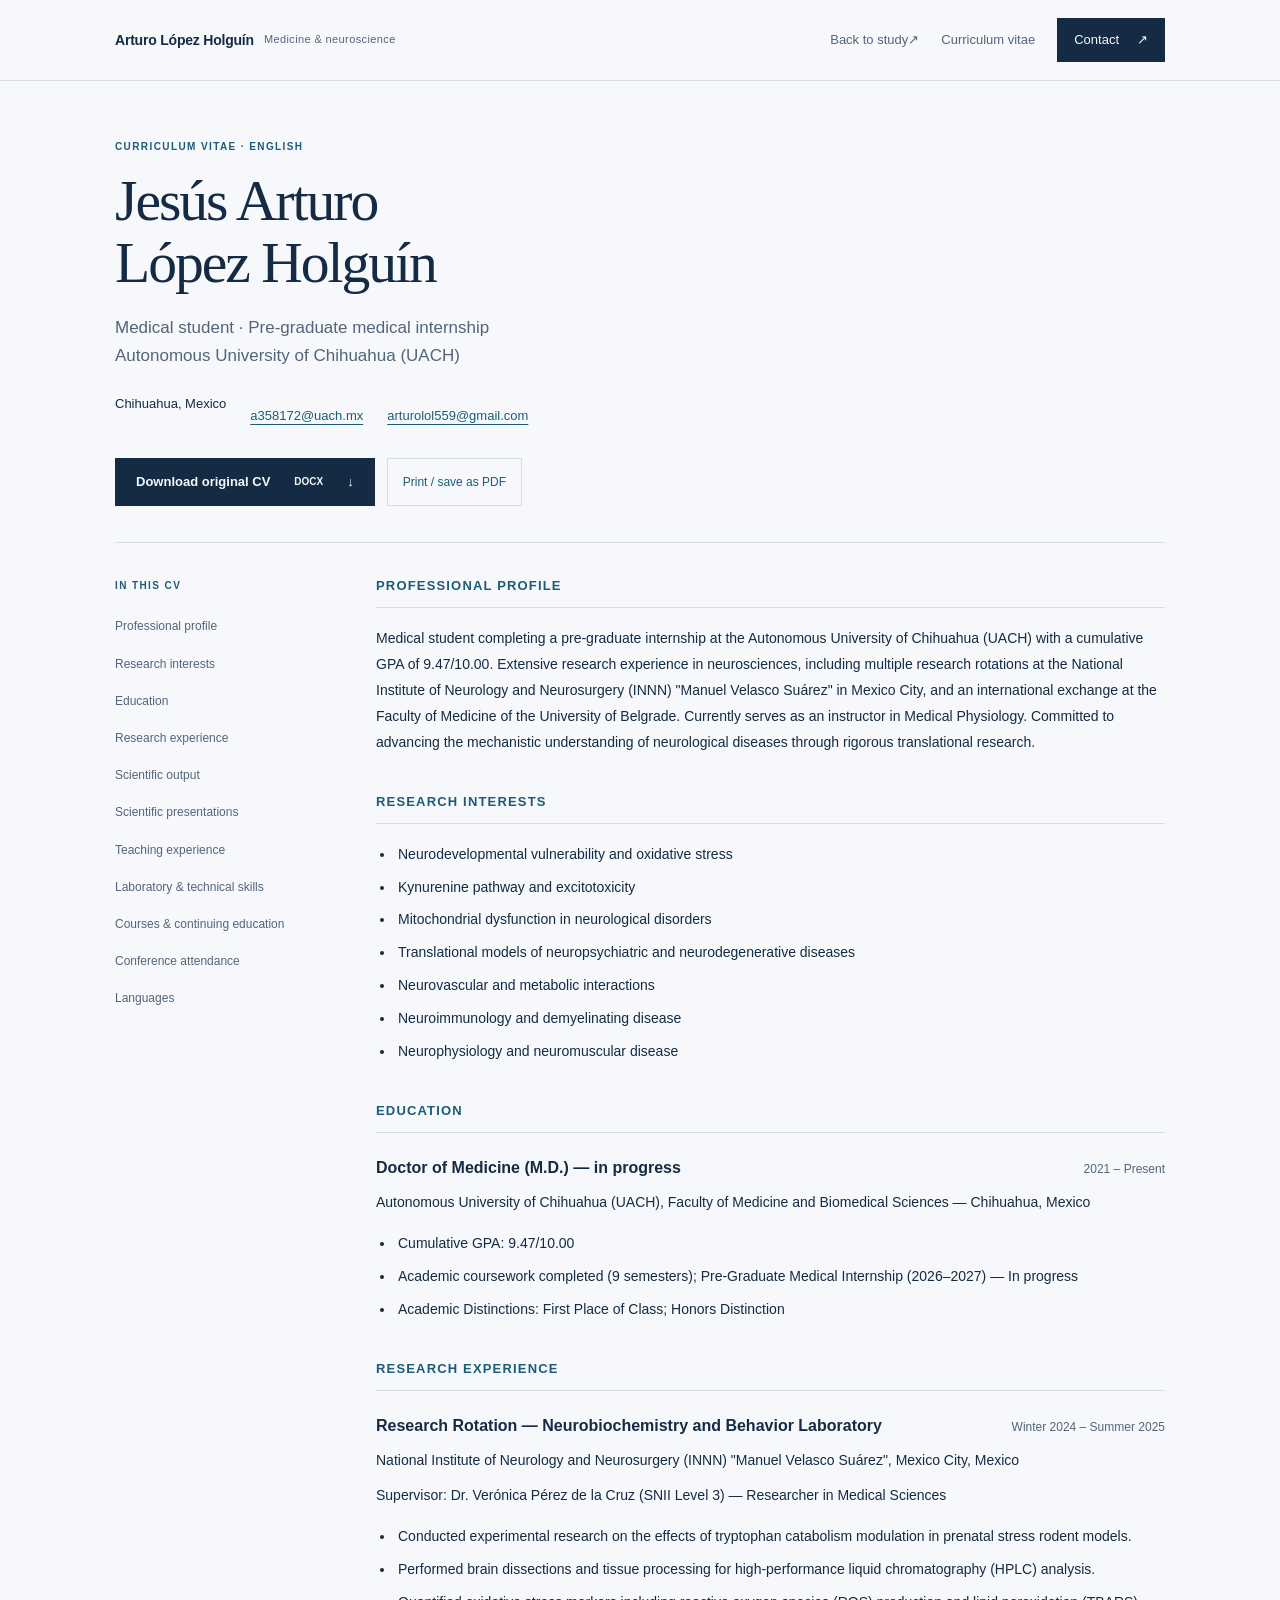
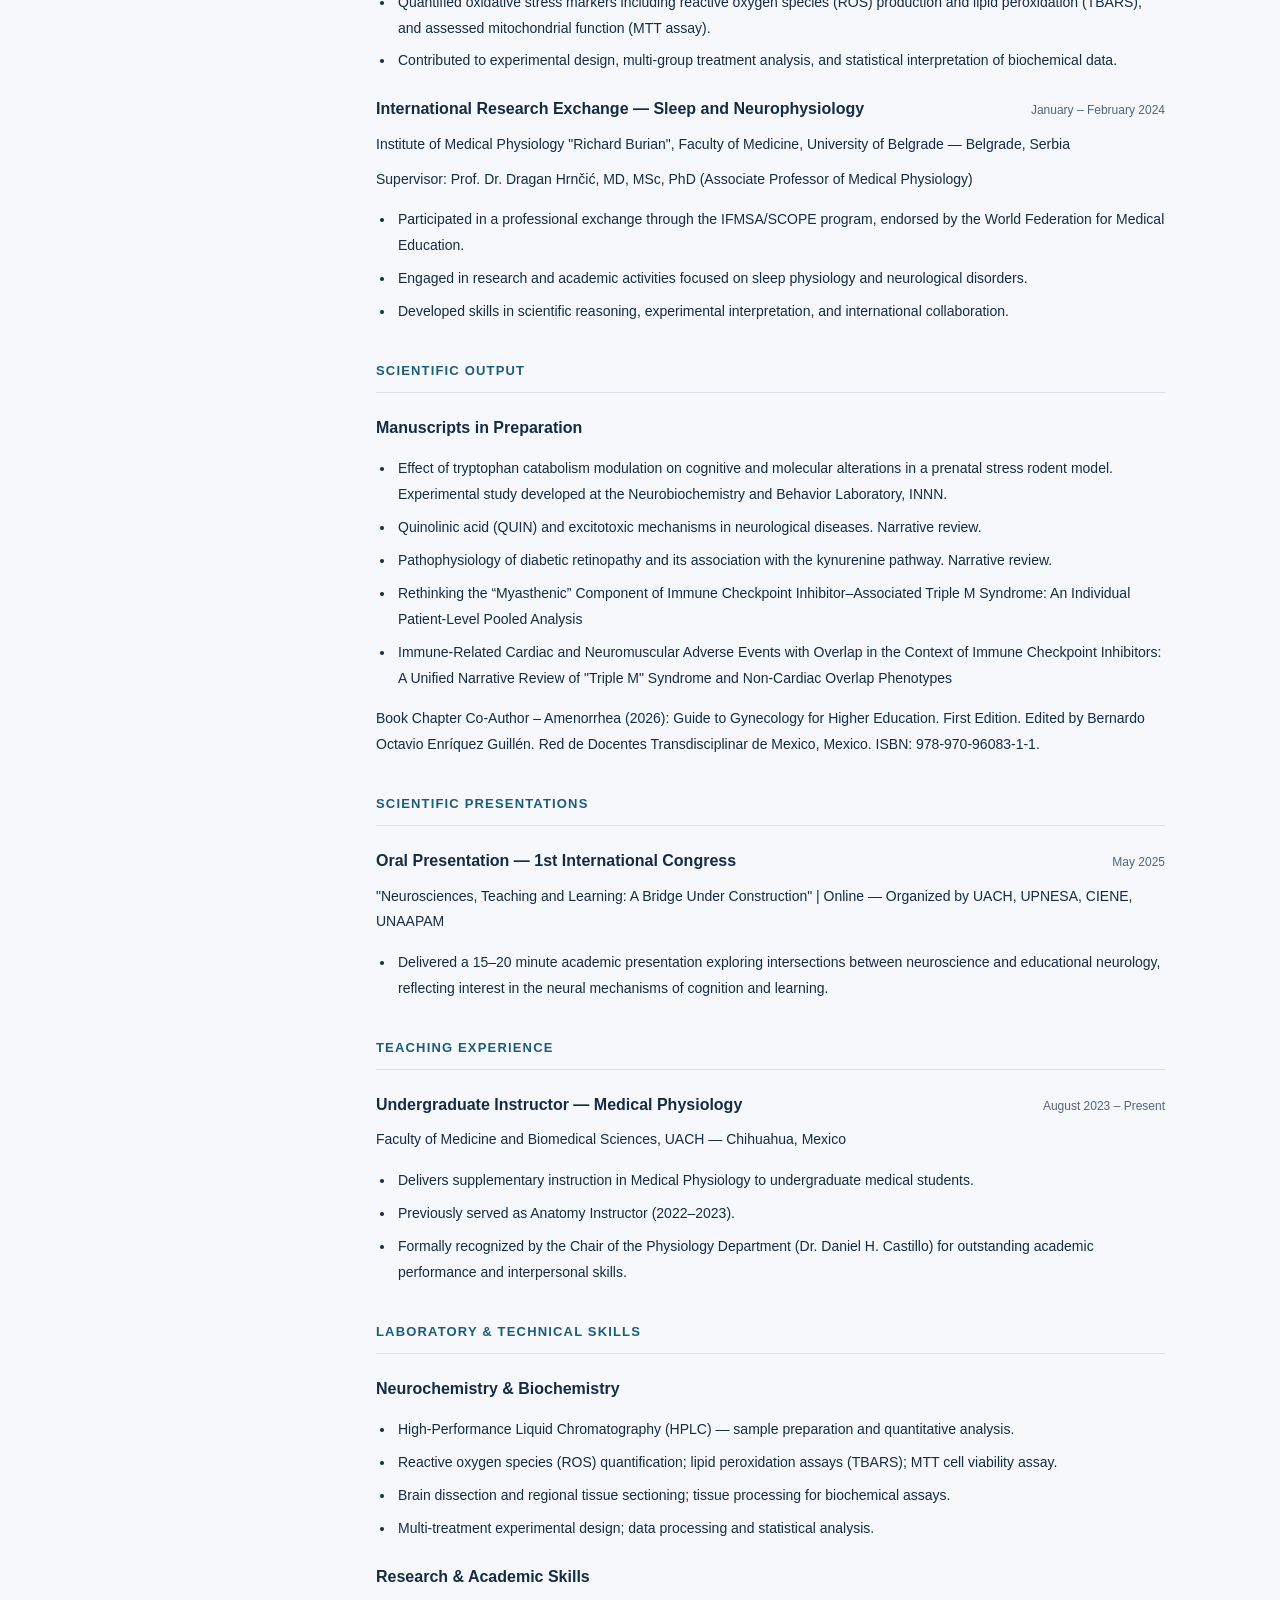
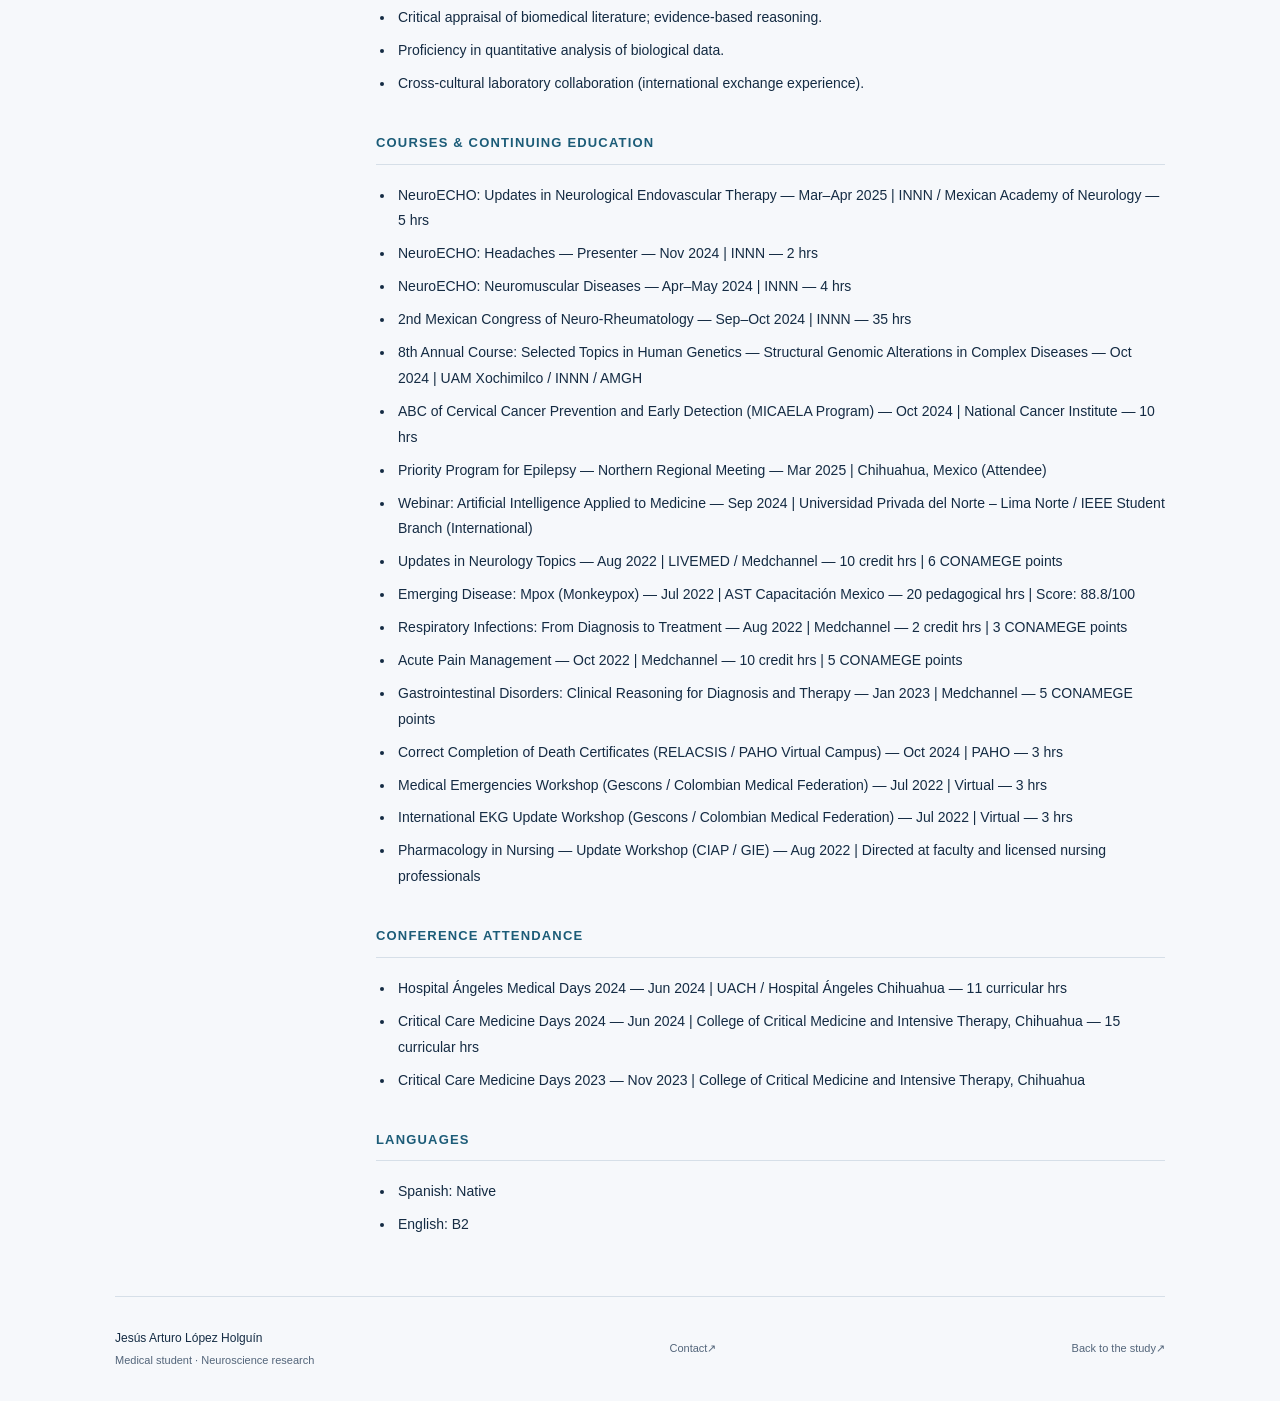
==== cv.html @ 425e3e7a "feat: cv" ====
<!doctype html>
<html lang="en">
<head>
  <meta charset="utf-8">
  <meta name="viewport" content="width=device-width, initial-scale=1">
  <meta name="description" content="Curriculum vitae of Jesús Arturo López Holguín. Medical training, neuroscience research, teaching and scientific work at UACH, INNN and the University of Belgrade.">
  <meta name="theme-color" content="#f6f8fb">
  <title>Curriculum Vitae | Jesús Arturo López Holguín</title>
  <link rel="stylesheet" href="style.css">
  <script src="cv.js" defer></script>
</head>
<body class="cv-page">
  <a class="skip-link" href="#cv-content">Skip to curriculum vitae</a>
  <header class="site-header"><div class="cv-container header-inner">
    <a class="brand" href="index.html">Arturo López Holguín<span class="brand-secondary">Medicine &amp; neuroscience</span></a>
    <nav class="top-nav" aria-label="Main navigation"><a href="index.html">Back to study <span aria-hidden="true">↗</span></a><a href="#profile" aria-current="page">Curriculum vitae</a><a class="contact-nav" href="index.html#contact">Contact <span aria-hidden="true">↗</span></a></nav>
  </div></header>
  <main class="cv-container">
    <div class="cv-hero">
      <p class="eyebrow">Curriculum vitae · English</p>
      <h1>Jesús Arturo<br>López Holguín</h1>
      <p class="hero-description">Medical student · Pre-graduate medical internship<br>Autonomous University of Chihuahua (UACH)</p>
      <div class="cv-contact-links"><span>Chihuahua, Mexico</span><a href="mailto:a358172@uach.mx">a358172@uach.mx</a><a href="mailto:arturolol559@gmail.com">arturolol559@gmail.com</a></div>
      <div class="cv-actions"><a class="primary-button" href="assets/CV_Arturo_Lopez_EN.docx" download>Download original CV <span class="file-type">DOCX</span><span aria-hidden="true">↓</span></a><button class="outline-button" id="printCv" type="button" hidden>Print / save as PDF</button></div>
    </div>
    <div class="cv-layout">
      <nav class="cv-nav" aria-label="CV sections"><p class="eyebrow">In this CV</p><div class="cv-nav-links"><a href="#profile">Professional profile</a>
<a href="#interests">Research interests</a>
<a href="#education">Education</a>
<a href="#research">Research experience</a>
<a href="#scientific-output">Scientific output</a>
<a href="#presentations">Scientific presentations</a>
<a href="#teaching">Teaching experience</a>
<a href="#skills">Laboratory &amp; technical skills</a>
<a href="#courses">Courses &amp; continuing education</a>
<a href="#conferences">Conference attendance</a>
<a href="#languages">Languages</a></div></nav>
      <div id="cv-content"><section class="cv-section" id="profile" aria-labelledby="profile-title"><h2 id="profile-title">Professional profile</h2>
<p>Medical student completing a pre-graduate internship at the Autonomous University of Chihuahua (UACH) with a cumulative GPA of 9.47/10.00. Extensive research experience in neurosciences, including multiple research rotations at the National Institute of Neurology and Neurosurgery (INNN) &quot;Manuel Velasco Suárez&quot; in Mexico City, and an international exchange at the Faculty of Medicine of the University of Belgrade. Currently serves as an instructor in Medical Physiology. Committed to advancing the mechanistic understanding of neurological diseases through rigorous translational research.</p>
</section>
<section class="cv-section" id="interests" aria-labelledby="interests-title"><h2 id="interests-title">Research interests</h2>
<ul>
<li>Neurodevelopmental vulnerability and oxidative stress</li>
<li>Kynurenine pathway and excitotoxicity</li>
<li>Mitochondrial dysfunction in neurological disorders</li>
<li>Translational models of neuropsychiatric and neurodegenerative diseases</li>
<li>Neurovascular and metabolic interactions</li>
<li>Neuroimmunology and demyelinating disease</li>
<li>Neurophysiology and neuromuscular disease</li>
</ul>
</section>
<section class="cv-section" id="education" aria-labelledby="education-title"><h2 id="education-title">Education</h2>
<h3 class="cv-entry-heading">Doctor of Medicine (M.D.) — in progress<span>2021 – Present</span></h3>
<p>Autonomous University of Chihuahua (UACH), Faculty of Medicine and Biomedical Sciences — Chihuahua, Mexico</p>
<ul>
<li>Cumulative GPA: 9.47/10.00</li>
<li>Academic coursework completed (9 semesters); Pre-Graduate Medical Internship (2026–2027) — In progress</li>
<li>Academic Distinctions: First Place of Class; Honors Distinction</li>
</ul>
</section>
<section class="cv-section" id="research" aria-labelledby="research-title"><h2 id="research-title">Research experience</h2>
<h3 class="cv-entry-heading">Research Rotation — Neurobiochemistry and Behavior Laboratory<span>Winter 2024 – Summer 2025</span></h3>
<p>National Institute of Neurology and Neurosurgery (INNN) &quot;Manuel Velasco Suárez&quot;, Mexico City, Mexico</p>
<p>Supervisor: Dr. Verónica Pérez de la Cruz (SNII Level 3) — Researcher in Medical Sciences</p>
<ul>
<li>Conducted experimental research on the effects of tryptophan catabolism modulation in prenatal stress rodent models.</li>
<li>Performed brain dissections and tissue processing for high-performance liquid chromatography (HPLC) analysis.</li>
<li>Quantified oxidative stress markers including reactive oxygen species (ROS) production and lipid peroxidation (TBARS), and assessed mitochondrial function (MTT assay).</li>
<li>Contributed to experimental design, multi-group treatment analysis, and statistical interpretation of biochemical data.</li>
</ul>
<h3 class="cv-entry-heading">International Research Exchange — Sleep and Neurophysiology<span>January – February 2024</span></h3>
<p>Institute of Medical Physiology &quot;Richard Burian&quot;, Faculty of Medicine, University of Belgrade — Belgrade, Serbia</p>
<p>Supervisor: Prof. Dr. Dragan Hrnčić, MD, MSc, PhD (Associate Professor of Medical Physiology)</p>
<ul>
<li>Participated in a professional exchange through the IFMSA/SCOPE program, endorsed by the World Federation for Medical Education.</li>
<li>Engaged in research and academic activities focused on sleep physiology and neurological disorders.</li>
<li>Developed skills in scientific reasoning, experimental interpretation, and international collaboration.</li>
</ul>
</section>
<section class="cv-section" id="scientific-output" aria-labelledby="scientific-output-title"><h2 id="scientific-output-title">Scientific output</h2>
<h3>Manuscripts in Preparation</h3>
<ul>
<li>Effect of tryptophan catabolism modulation on cognitive and molecular alterations in a prenatal stress rodent model. Experimental study developed at the Neurobiochemistry and Behavior Laboratory, INNN.</li>
<li>Quinolinic acid (QUIN) and excitotoxic mechanisms in neurological diseases. Narrative review.</li>
<li>Pathophysiology of diabetic retinopathy and its association with the kynurenine pathway. Narrative review.</li>
<li>Rethinking the “Myasthenic” Component of Immune Checkpoint Inhibitor–Associated Triple M Syndrome: An Individual Patient-Level Pooled Analysis</li>
<li>Immune-Related Cardiac and Neuromuscular Adverse Events with Overlap in the Context of Immune Checkpoint Inhibitors: A Unified Narrative Review of &quot;Triple M&quot; Syndrome and Non-Cardiac Overlap Phenotypes</li>
</ul>
<p>Book Chapter Co-Author – Amenorrhea (2026): Guide to Gynecology for Higher Education. First Edition. Edited by Bernardo Octavio Enríquez Guillén. Red de Docentes Transdisciplinar de Mexico, Mexico. ISBN: 978-970-96083-1-1.</p>
</section>
<section class="cv-section" id="presentations" aria-labelledby="presentations-title"><h2 id="presentations-title">Scientific presentations</h2>
<h3 class="cv-entry-heading">Oral Presentation — 1st International Congress<span>May 2025</span></h3>
<p>&quot;Neurosciences, Teaching and Learning: A Bridge Under Construction&quot; | Online — Organized by UACH, UPNESA, CIENE, UNAAPAM</p>
<ul>
<li>Delivered a 15–20 minute academic presentation exploring intersections between neuroscience and educational neurology, reflecting interest in the neural mechanisms of cognition and learning.</li>
</ul>
</section>
<section class="cv-section" id="teaching" aria-labelledby="teaching-title"><h2 id="teaching-title">Teaching experience</h2>
<h3 class="cv-entry-heading">Undergraduate Instructor — Medical Physiology<span>August 2023 – Present</span></h3>
<p>Faculty of Medicine and Biomedical Sciences, UACH — Chihuahua, Mexico</p>
<ul>
<li>Delivers supplementary instruction in Medical Physiology to undergraduate medical students.</li>
<li>Previously served as Anatomy Instructor (2022–2023).</li>
<li>Formally recognized by the Chair of the Physiology Department (Dr. Daniel H. Castillo) for outstanding academic performance and interpersonal skills.</li>
</ul>
</section>
<section class="cv-section" id="skills" aria-labelledby="skills-title"><h2 id="skills-title">Laboratory &amp; technical skills</h2>
<h3>Neurochemistry &amp; Biochemistry</h3>
<ul>
<li>High-Performance Liquid Chromatography (HPLC) — sample preparation and quantitative analysis.</li>
<li>Reactive oxygen species (ROS) quantification; lipid peroxidation assays (TBARS); MTT cell viability assay.</li>
<li>Brain dissection and regional tissue sectioning; tissue processing for biochemical assays.</li>
<li>Multi-treatment experimental design; data processing and statistical analysis.</li>
</ul>
<h3>Research &amp; Academic Skills</h3>
<ul>
<li>Critical appraisal of biomedical literature; evidence-based reasoning.</li>
<li>Proficiency in quantitative analysis of biological data.</li>
<li>Cross-cultural laboratory collaboration (international exchange experience).</li>
</ul>
</section>
<section class="cv-section" id="courses" aria-labelledby="courses-title"><h2 id="courses-title">Courses &amp; continuing education</h2>
<ul>
<li>NeuroECHO: Updates in Neurological Endovascular Therapy — Mar–Apr 2025 | INNN / Mexican Academy of Neurology — 5 hrs</li>
<li>NeuroECHO: Headaches — Presenter — Nov 2024 | INNN — 2 hrs</li>
<li>NeuroECHO: Neuromuscular Diseases — Apr–May 2024 | INNN — 4 hrs</li>
<li>2nd Mexican Congress of Neuro-Rheumatology — Sep–Oct 2024 | INNN — 35 hrs</li>
<li>8th Annual Course: Selected Topics in Human Genetics — Structural Genomic Alterations in Complex Diseases — Oct 2024 | UAM Xochimilco / INNN / AMGH</li>
<li>ABC of Cervical Cancer Prevention and Early Detection (MICAELA Program) — Oct 2024 | National Cancer Institute — 10 hrs</li>
<li>Priority Program for Epilepsy — Northern Regional Meeting — Mar 2025 | Chihuahua, Mexico (Attendee)</li>
<li>Webinar: Artificial Intelligence Applied to Medicine — Sep 2024 | Universidad Privada del Norte – Lima Norte / IEEE Student Branch (International)</li>
<li>Updates in Neurology Topics — Aug 2022 | LIVEMED / Medchannel — 10 credit hrs | 6 CONAMEGE points</li>
<li>Emerging Disease: Mpox (Monkeypox) — Jul 2022 | AST Capacitación Mexico — 20 pedagogical hrs | Score: 88.8/100</li>
<li>Respiratory Infections: From Diagnosis to Treatment — Aug 2022 | Medchannel — 2 credit hrs | 3 CONAMEGE points</li>
<li>Acute Pain Management — Oct 2022 | Medchannel — 10 credit hrs | 5 CONAMEGE points</li>
<li>Gastrointestinal Disorders: Clinical Reasoning for Diagnosis and Therapy — Jan 2023 | Medchannel — 5 CONAMEGE points</li>
<li>Correct Completion of Death Certificates (RELACSIS / PAHO Virtual Campus) — Oct 2024 | PAHO — 3 hrs</li>
<li>Medical Emergencies Workshop (Gescons / Colombian Medical Federation) — Jul 2022 | Virtual — 3 hrs</li>
<li>International EKG Update Workshop (Gescons / Colombian Medical Federation) — Jul 2022 | Virtual — 3 hrs</li>
<li>Pharmacology in Nursing — Update Workshop (CIAP / GIE) — Aug 2022 | Directed at faculty and licensed nursing professionals</li>
</ul>
</section>
<section class="cv-section" id="conferences" aria-labelledby="conferences-title"><h2 id="conferences-title">Conference attendance</h2>
<ul>
<li>Hospital Ángeles Medical Days 2024 — Jun 2024 | UACH / Hospital Ángeles Chihuahua — 11 curricular hrs</li>
<li>Critical Care Medicine Days 2024 — Jun 2024 | College of Critical Medicine and Intensive Therapy, Chihuahua — 15 curricular hrs</li>
<li>Critical Care Medicine Days 2023 — Nov 2023 | College of Critical Medicine and Intensive Therapy, Chihuahua</li>
</ul>
</section>
<section class="cv-section" id="languages" aria-labelledby="languages-title"><h2 id="languages-title">Languages</h2>
<ul>
<li>Spanish: Native</li>
<li>English: B2</li>
</ul>
</section></div>
    </div>
    <footer class="site-footer"><div><strong>Jesús Arturo López Holguín</strong><span>Medical student · Neuroscience research</span></div><a href="index.html#contact">Contact <span aria-hidden="true">↗</span></a><a href="index.html">Back to the study <span aria-hidden="true">↗</span></a></footer>
  </main>
</body>
</html>
---- style.css ----
:root {
  color-scheme: light;
  --background: #f6f8fb;
  --surface: #ffffff;
  --surface-secondary: #edf2f7;
  --text: #142b43;
  --muted: #53657a;
  --accent: #1c5c78;
  --border: #d6dfe8;
  --accent-soft: #e1edf3;
  --player-background: #10263e;
  --serif: Georgia, 'Times New Roman', serif;
  --sans: Inter, 'IBM Plex Sans', -apple-system, BlinkMacSystemFont, 'Segoe UI', sans-serif;
}
body.dark {
  color-scheme: dark;
  --background: #0d1827;
  --surface: #142235;
  --surface-secondary: #1b2c40;
  --text: #eef4fa;
  --muted: #b2c1d2;
  --accent: #8cc5df;
  --border: #35485d;
  --accent-soft: #213e52;
  --player-background: #0a1421;
}
* { box-sizing: border-box; }
html { scroll-behavior: smooth; scroll-padding-top: 90px; }
body { margin: 0; background: var(--background); color: var(--text); font-family: var(--sans); font-size: 15px; line-height: 1.6; -webkit-font-smoothing: antialiased; }
body.modal-open { overflow: hidden; }
button, input { font: inherit; }
button, a, input { -webkit-tap-highlight-color: transparent; }
button, a { touch-action: manipulation; }
button { cursor: pointer; }
button:disabled { cursor: wait; opacity: .55; }
a { color: inherit; text-underline-offset: 4px; }
button, a { transition: color 220ms ease, background 220ms ease, border-color 220ms ease; }
a:hover { color: var(--accent); }
button:focus-visible, a:focus-visible, input:focus-visible, [tabindex]:focus-visible { outline: 2px solid var(--accent); outline-offset: 5px; }
button { color: inherit; }
[hidden] { display: none !important; }
.container { width: min(1300px, calc(100% - 112px)); margin-inline: auto; }
.site-header { border-bottom: 1px solid var(--border); background: var(--background); position: sticky; top: 0; z-index: 10; }
.header-inner { min-height: 72px; display: flex; align-items: center; gap: 28px; }
.brand { display: inline-flex; align-items: center; gap: 10px; font-size: 13px; font-weight: 650; letter-spacing: -.015em; text-decoration: none; }
.neural-mark { width: 33px; height: 33px; color: var(--accent); }
.brand-secondary { color: var(--muted); font-weight: 400; }
.top-nav { margin-left: auto; display: flex; gap: 26px; }
.top-nav a { display: inline-flex; min-height: 44px; align-items: center; text-decoration: none; font-size: 12px; color: var(--muted); }
.top-nav a:hover { color: var(--accent); }
.theme-button { border: 0; border-left: 1px solid var(--border); background: transparent; display: flex; align-items: center; gap: 7px; padding: 0 0 0 23px; min-height: 44px; font-size: 12px; }
.theme-symbol { font-size: 19px; color: var(--accent); }
.skip-link { position: fixed; top: 10px; left: 10px; transform: translateY(-200%); z-index: 30; background: var(--surface); padding: 12px 18px; }
.skip-link:focus { transform: translateY(0); }
.sr-only { position: absolute; width: 1px; height: 1px; padding: 0; margin: -1px; overflow: hidden; clip-path: inset(50%); white-space: nowrap; border: 0; }
.hero { display: grid; grid-template-columns: minmax(0, 1fr) 280px; gap: 58px; padding: 39px 0 35px; border-bottom: 1px solid var(--border); }
.eyebrow { margin: 0; color: var(--accent); text-transform: uppercase; font-size: 10px; line-height: 1.5; font-weight: 650; letter-spacing: .14em; }
.hero .eyebrow { display: flex; gap: 9px; align-items: center; }
.status-dot { display: inline-block; width: 6px; height: 6px; flex-shrink: 0; border-radius: 50%; background: currentColor; }
h1 { max-width: 850px; font-family: var(--serif); font-size: clamp(32px, 3.2vw, 47px); font-weight: 400; line-height: 1.13; letter-spacing: -.035em; margin: 17px 0 19px; }
h1 em { color: var(--accent); font-style: normal; }
.project-authors { margin: 0; font-size: 10px; font-weight: 550; letter-spacing: .035em; line-height: 1.9; }
.project-authors span { margin: 0 7px; color: var(--accent); }
.affiliations { border-left: 1px solid var(--border); padding-left: 24px; align-self: center; font-size: 10px; line-height: 1.6; color: var(--muted); }
.affiliations p { display: flex; gap: 12px; margin: 0 0 15px; }
.affiliations p:last-child { margin-bottom: 0; }
.affiliation-number { color: var(--accent); font-variant-numeric: tabular-nums; font-size: 9px; }
.section-heading { display: flex; align-items: center; justify-content: space-between; gap: 16px; padding: 24px 0 20px; }
.heading-group { display: flex; gap: 14px; align-items: baseline; }
.section-number { color: var(--accent); font-size: 11px; font-variant-numeric: tabular-nums; white-space: nowrap; }
h2 { font-size: 20px; letter-spacing: -.035em; font-weight: 550; margin: 0; line-height: 1.3; }
.section-note { color: var(--muted); font-size: 11px; margin: 0; }
.presentation-workspace { display: grid; grid-template-columns: minmax(0, 3fr) minmax(0, 2fr); background: var(--surface); border: 1px solid var(--border); }
.media-column { min-width: 0; padding: 17px 17px 0; }
.video-frame { aspect-ratio: 16 / 9; background: var(--player-background); position: relative; overflow: hidden; }
.video-frame iframe, #youtube-player { width: 100%; height: 100%; position: absolute; inset: 0; border: 0; }
.video-placeholder { position: absolute; inset: 0; display: flex; align-items: center; justify-content: center; flex-direction: column; padding: 20px; text-align: center; background: var(--player-background); color: #eef4fa; gap: 10px; }
.video-placeholder .eyebrow { color: #b2cddd; font-size: 9px; }
.placeholder-play { display: grid; place-items: center; width: 55px; height: 55px; border: 1px solid #7ba4bd; border-radius: 50%; font-size: 30px; margin-top: 10px; line-height: 1; padding-left: 4px; }
.video-placeholder p { margin: 5px 0 0; font-family: var(--serif); font-size: 21px; }
.video-placeholder-note { font-size: 10px; color: #b2cddd; }
.placeholder-link { font-size: 11px; color: #eef4fa; min-height: 44px; display: inline-flex; align-items: center; gap: 8px; }
.placeholder-link:hover { color: #ffffff; }
.video-toolbar { min-height: 53px; display: flex; gap: 8px; align-items: center; justify-content: space-between; border-bottom: 1px solid var(--border); font-size: 10px; }
.playback-info { display: flex; align-items: center; gap: 10px; color: var(--muted); }
.play-button { display: flex; gap: 7px; align-items: center; border: 0; background: transparent; color: var(--accent); padding: 5px 0; min-height: 44px; font-size: 11px; }
#play-icon { font-size: 17px; width: 16px; }
.toolbar-divider { height: 13px; border-left: 1px solid var(--border); }
.video-toolbar a { display: inline-flex; gap: 9px; align-items: center; min-height: 44px; text-decoration: none; color: var(--muted); }
.presentation-hint { margin: 11px 0 13px; font-size: 10px; color: var(--muted); }
.presentation-hint > span { color: var(--accent); margin-right: 7px; }
.active-panel { min-width: 0; padding: 24px 26px 0; border-left: 1px solid var(--border); background: var(--surface-secondary); display: flex; flex-direction: column; }
.panel-topline, .panel-bottomline { display: flex; align-items: center; justify-content: space-between; gap: 10px; }
.panel-index { color: var(--muted); font-size: 10px; font-variant-numeric: tabular-nums; }
.active-content { height: clamp(380px, 32vw, 445px); padding-top: 14px; padding-bottom: 15px; overflow: auto; scrollbar-width: thin; scrollbar-color: var(--border) transparent; }
.active-content.is-changing { animation: content-enter 250ms ease both; }
.active-content h3 { font-family: var(--serif); font-size: clamp(22px, 2.1vw, 29px); font-weight: 400; letter-spacing: -.03em; line-height: 1.17; margin: 0 0 19px; }
.panel-bottomline { border-top: 1px solid var(--border); min-height: 40px; margin-top: auto; font-size: 9px; color: var(--muted); }
#panel-mode { display: flex; align-items: center; gap: 6px; }
#panel-mode .status-dot { width: 4px; height: 4px; color: var(--accent); }
#active-time { font-variant-numeric: tabular-nums; white-space: nowrap; }
.concept-map { padding: 21px 10px 18px; margin: 0 0 17px; background: var(--surface); text-align: center; border: 1px solid var(--border); }
.concept-kicker { text-transform: uppercase; font-size: 8px; letter-spacing: .12em; color: var(--muted); }
.concept-center { font-size: 20px; font-family: var(--serif); color: var(--accent); margin: 7px 0 0; }
.concept-connector { margin: 9px auto; width: 1px; height: 17px; background: var(--border); }
.concept-branches { display: grid; grid-template-columns: 1fr 1fr; gap: 15px; position: relative; }
.concept-branches::before { content: ''; position: absolute; top: -10px; left: 24%; right: 24%; height: 1px; background: var(--border); }
.concept-branches div { display: flex; flex-direction: column; gap: 5px; }
.concept-branches strong { font-size: 10px; font-weight: 600; }
.concept-branches span { font-size: 9px; color: var(--muted); }
.concept-footnote { margin: 18px 0 0; padding-top: 12px; border-top: 1px solid var(--border); color: var(--muted); font-size: 10px; }
.key-message { font-size: 12px; line-height: 1.65; margin: 0; color: var(--muted); }
.key-label { display: block; text-transform: uppercase; letter-spacing: .12em; font-size: 8px; color: var(--accent); font-weight: 650; margin-bottom: 6px; }
.objective-text { font-family: var(--serif); font-size: 18px; line-height: 1.5; margin: 0 0 24px; }
.mechanisms { display: grid; grid-template-columns: repeat(3, 1fr); gap: 5px; }
.mechanisms span { padding: 10px 3px; text-align: center; font-size: 10px; border-top: 2px solid var(--accent); background: var(--surface); }
.method-flow { display: grid; gap: 13px; margin-bottom: 17px; }
.method-step { display: grid; grid-template-columns: 22px 1fr; gap: 9px; padding-bottom: 12px; border-bottom: 1px solid var(--border); font-size: 11px; }
.method-step:last-child { padding-bottom: 0; border: 0; }
.method-step > span { color: var(--accent); font-size: 10px; }
.method-step strong { font-weight: 600; display: block; }
.method-step p { margin: 3px 0 0; color: var(--muted); }
.figure-button { display: block; width: 100%; padding: 10px; background: #fff; border: 1px solid var(--border); margin: 0 0 15px; position: relative; }
.figure-button:hover { border-color: var(--accent); }
.figure-button img { width: 100%; height: 250px; object-fit: contain; display: block; }
.figure-expand { display: block; text-align: right; color: #1c5c78; font-size: 9px; margin-top: 6px; }
.figure-fallback { min-height: 150px; border: 1px dashed var(--border); background: var(--surface); padding: 18px; display: flex; align-items: center; justify-content: center; text-align: center; flex-direction: column; gap: 9px; margin-bottom: 17px; }
.figure-fallback strong { font-family: var(--serif); font-size: 19px; font-weight: 400; }
.figure-fallback p { margin: 0; color: var(--muted); font-size: 10px; }
.integration-figures { display: grid; grid-template-columns: repeat(3, minmax(0, 1fr)); gap: 8px; margin-bottom: 15px; }
.integration-figures .figure-button { padding: 5px; margin: 0; }
.integration-figures .figure-button img { height: 90px; }
.integration-figures .figure-fallback { padding: 10px 5px; min-height: 120px; margin: 0; gap: 6px; }
.integration-figures .figure-fallback strong { font-family: var(--sans); font-size: 10px; }
.integration-figures .figure-fallback p { font-size: 8px; }
.perspectives { display: grid; grid-template-columns: 1fr 1fr; gap: 18px; font-size: 11px; }
.perspectives h4 { color: var(--accent); font-size: 9px; letter-spacing: .08em; margin: 0 0 9px; }
.perspectives p { margin: 0 0 8px; }
.perspectives ul { padding-left: 15px; margin: 0; color: var(--muted); }
.perspectives li { margin-bottom: 8px; }
.conclusions-list { margin: 0; padding: 0; counter-reset: conclusion; list-style: none; }
.conclusions-list li { counter-increment: conclusion; display: grid; grid-template-columns: 24px 1fr; gap: 12px; font-size: 12px; line-height: 1.7; margin-bottom: 14px; padding-bottom: 14px; border-bottom: 1px solid var(--border); }
.conclusions-list li::before { content: '0' counter(conclusion); color: var(--accent); font-size: 11px; }
.presentation-navigation { padding: 21px 23px 15px; background: var(--surface); border: 1px solid var(--border); border-top: 0; }
.chapters-heading { display: flex; justify-content: space-between; align-items: center; margin-bottom: 15px; }
.navigation-hint { color: var(--muted); font-size: 10px; }
.navigation-hint span { margin-left: 9px; }
.chapters { display: flex; gap: 5px; overflow-x: auto; padding: 4px 3px 9px; scrollbar-width: thin; scrollbar-color: var(--border) transparent; }
.chapter { flex: 1 0 0; border: 1px solid transparent; border-left: 1px solid var(--border); background: transparent; min-height: 59px; min-width: 95px; padding: 9px 9px; display: flex; flex-direction: column; align-items: flex-start; gap: 5px; text-align: left; }
.chapter span { font-size: 9px; color: var(--muted); font-variant-numeric: tabular-nums; }
.chapter strong { font-size: 10px; font-weight: 500; white-space: nowrap; }
.chapter.is-active { background: var(--accent-soft); border-color: var(--accent-soft); color: var(--accent); }
.chapter.is-active span { color: var(--accent); }
.chapter:hover { background: var(--surface-secondary); }
.timeline-area { border-top: 1px solid var(--border); margin-top: 10px; padding-top: 16px; }
.timeline-heading { display: flex; justify-content: space-between; color: var(--muted); font-size: 10px; }
.timecode { font-variant-numeric: tabular-nums; color: var(--text); }
.time-separator { margin: 0 7px; color: var(--muted); }
.timeline-control { position: relative; height: 44px; }
.timeline-segments { position: absolute; inset: 19px 0 auto; height: 5px; overflow: hidden; }
.timeline-segment { position: absolute; top: 0; height: 5px; background: var(--border); border-right: 3px solid var(--surface); transition: background 220ms; }
.timeline-segment.is-active { background: var(--accent); }
.timeline-progress { position: absolute; top: 19px; height: 5px; width: 0; background: var(--accent); opacity: .22; pointer-events: none; }
.timeline-position { position: absolute; left: 0; top: 14px; height: 15px; width: 3px; transform: translateX(-50%); background: var(--accent); pointer-events: none; }
.timeline-seek { position: absolute; inset: 0; width: 100%; height: 44px; margin: 0; opacity: 0; cursor: pointer; }
.timeline-control:focus-within { outline: 2px solid var(--accent); outline-offset: 3px; }
.timeline-labels { display: flex; justify-content: space-between; color: var(--muted); font-size: 8px; }
.results-section { padding-top: 40px; }
.study-overview { display: grid; grid-template-columns: 1fr 1fr; gap: 80px; padding: 6px 0 28px; }
.study-overview p { margin: 0; color: var(--muted); font-size: 13px; max-width: 500px; }
.study-overview .study-question { font-family: var(--serif); font-size: 26px; line-height: 1.3; letter-spacing: -.025em; color: var(--text); }
.result-summaries { display: grid; grid-template-columns: repeat(3, minmax(0, 1fr)); border-top: 1px solid var(--border); border-bottom: 1px solid var(--border); }
.result-summary { padding: 25px 28px; border-left: 1px solid var(--border); display: flex; flex-direction: column; }
.result-summary:first-child { border-left: 0; padding-left: 0; }
.result-summary:last-child { padding-right: 0; }
.result-summary h3 { font-family: var(--serif); font-size: 23px; font-weight: 400; line-height: 1.3; margin: 12px 0; letter-spacing: -.025em; }
.result-summary p { font-size: 12px; color: var(--muted); margin: 0 0 20px; }
.result-summary a { color: var(--accent); font-size: 11px; min-height: 44px; display: flex; align-items: center; gap: 16px; margin-top: auto; width: fit-content; text-decoration: none; }
.result-summary a:hover, .study-takeaway a:hover { text-decoration: underline; }
.study-takeaway { padding: 27px 0 0; display: grid; grid-template-columns: 140px 1fr auto; gap: 25px; align-items: center; }
.study-takeaway p { margin: 0; font-family: var(--serif); font-size: 19px; line-height: 1.4; }
.study-takeaway a { font-size: 11px; color: var(--accent); text-decoration: none; min-height: 44px; display: flex; align-items: center; gap: 14px; }
.references-section { margin-top: 65px; padding-top: 9px; border-top: 1px solid var(--border); }
.count { border: 1px solid var(--border); border-radius: 20px; font-size: 10px; padding: 3px 9px; font-weight: 400; color: var(--muted); white-space: nowrap; }
.outline-button { background: transparent; border: 1px solid var(--border); padding: 11px 15px; min-height: 44px; font-size: 11px; color: var(--accent); }
.outline-button span { margin-left: 14px; }
.outline-button:hover { background: var(--accent-soft); border-color: var(--accent); }
.references-intro { color: var(--muted); margin: -7px 0 22px 36px; font-size: 12px; }
.reference { display: grid; grid-template-columns: 35px minmax(0, 1fr); gap: 17px; padding: 21px 0; border-top: 1px solid var(--border); }
.ref-number { color: var(--accent); font-size: 11px; font-variant-numeric: tabular-nums; padding-top: 2px; }
.authors { color: var(--muted); font-size: 11px; margin: 0 0 4px; }
.title { font-family: var(--serif); font-size: 18px; line-height: 1.4; font-weight: 400; letter-spacing: -.01em; margin: 0 0 5px; }
.citation { color: var(--muted); font-size: 11px; margin: 0; }
.links { display: flex; flex-wrap: wrap; gap: 0 20px; margin-top: 5px; }
.links a { display: inline-flex; align-items: center; color: var(--accent); font-size: 10px; min-height: 34px; overflow-wrap: anywhere; text-decoration: none; }
.links a:hover { text-decoration: underline; }
.site-footer { border-top: 1px solid var(--border); padding: 30px 0; display: flex; align-items: center; justify-content: space-between; gap: 20px; color: var(--muted); font-size: 10px; margin-top: 20px; }
.site-footer strong { display: block; font-size: 12px; font-weight: 500; color: var(--text); margin-bottom: 4px; }
.site-footer p { display: flex; gap: 12px; }
.site-footer a { display: inline-flex; align-items: center; min-height: 44px; text-decoration: none; }
.figure-modal { width: min(1180px, calc(100% - 40px)); max-height: calc(100dvh - 40px); border: 1px solid var(--border); padding: 0; color: var(--text); background: var(--surface); }
.figure-modal::backdrop { background: rgba(30, 24, 19, .78); }
.modal-shell { padding: 24px; }
.modal-header { display: flex; align-items: center; justify-content: space-between; gap: 20px; margin-bottom: 20px; }
.modal-header h2 { margin-top: 7px; font-family: var(--serif); font-size: 26px; font-weight: 400; }
.modal-close { width: 44px; height: 44px; flex-shrink: 0; background: var(--surface-secondary); border: 1px solid var(--border); font-size: 28px; line-height: 1; }
.modal-visual { background: #fff; min-height: 120px; }
.modal-visual img { width: 100%; max-height: calc(100dvh - 240px); object-fit: contain; display: block; }
.modal-description { margin: 16px 0 0; font-size: 11px; color: var(--muted); }
.toast { position: fixed; bottom: 24px; left: 50%; transform: translate(-50%, 20px); opacity: 0; max-width: calc(100% - 32px); background: var(--text); color: var(--background); font-size: 12px; padding: 13px 22px; z-index: 30; pointer-events: none; transition: opacity 250ms, transform 250ms; }
.toast.show { opacity: 1; transform: translate(-50%, 0); }
.noscript-message { padding: 18px; border: 1px solid var(--border); font-size: 13px; }
@keyframes content-enter { from { opacity: 0; transform: translateY(4px); } to { opacity: 1; transform: translateY(0); } }
@media (min-width: 1600px) { .active-content { height: 450px; } }
@media (max-width: 1100px) {
  .container { width: calc(100% - 64px); }
  .hero { gap: 30px; grid-template-columns: minmax(0, 1fr) 235px; }
  .affiliations { padding-left: 18px; font-size: 9px; }
  .active-panel { padding: 20px 20px 0; }
  .active-content { height: 380px; }
  .study-overview { gap: 45px; }
  .study-takeaway { grid-template-columns: 115px 1fr; gap: 20px; }
  .study-takeaway a { grid-column: 2; }
  .result-summary { padding-inline: 22px; }
}
@media (max-width: 800px) {
  .container { width: calc(100% - 40px); }
  .header-inner { min-height: 64px; gap: 18px; }
  .brand { font-size: 11px; gap: 6px; }
  .brand-secondary, .theme-label { display: none; }
  .top-nav { gap: 18px; }
  .theme-button { padding-left: 15px; }
  .hero { grid-template-columns: 1fr; gap: 24px; padding-top: 28px; }
  h1 { font-size: 38px; max-width: 680px; }
  .affiliations { display: grid; grid-template-columns: 1fr 1fr; gap: 20px; border-left: 0; padding-left: 0; font-size: 9px; }
  .affiliations p { margin: 0; }
  .presentation-workspace { grid-template-columns: minmax(0, 1.25fr) minmax(0, 1fr); }
  .media-column { padding: 12px 12px 0; }
  .active-panel { padding: 18px 17px 0; }
  .active-content { height: 380px; }
  .section-note { display: none; }
  #playback-status { font-size: 9px; }
  #play-label, .toolbar-divider { display: none; }
  .presentation-hint { font-size: 9px; }
  .perspectives { grid-template-columns: 1fr; }
  .mechanisms { grid-template-columns: 1fr; }
  .mechanisms span { border-top-width: 1px; padding: 6px; }
  .study-overview { gap: 25px; }
  .result-summary { padding-inline: 17px; }
  .result-summary h3 { font-size: 21px; }
  .references-heading .heading-group { flex-wrap: wrap; gap: 7px 12px; }
  .site-footer { flex-wrap: wrap; }
}
@media (max-width: 620px) {
  html { scroll-padding-top: 20px; }
  .container { width: calc(100% - 32px); }
  .site-header { position: static; }
  .header-inner { flex-wrap: wrap; gap: 0 14px; padding-block: 8px; }
  .brand { flex: 1; font-size: 11px; }
  .brand-secondary { display: inline; }
  .theme-button { order: 1; border-left: 0; padding-left: 0; min-width: 44px; justify-content: center; }
  .top-nav { order: 2; width: 100%; margin-left: 0; border-top: 1px solid var(--border); justify-content: space-between; margin-top: 4px; }
  .top-nav a { min-height: 44px; font-size: 11px; }
  .hero { padding: 27px 0; gap: 21px; }
  .hero .eyebrow { font-size: 8px; letter-spacing: .13em; }
  h1 { font-size: clamp(30px, 7.6vw, 40px); line-height: 1.13; margin: 15px 0; }
  .project-authors { font-size: 9px; letter-spacing: 0; }
  .project-authors span { margin-inline: 4px; }
  .affiliations { gap: 14px; font-size: 8px; line-height: 1.7; }
  .affiliations p { gap: 7px; }
  .section-heading { padding: 22px 0 17px; gap: 12px; }
  .heading-group { gap: 10px; }
  h2 { font-size: 18px; }
  .section-number { font-size: 10px; }
  .presentation-workspace { grid-template-columns: 1fr; }
  .media-column { padding: 10px 10px 0; }
  .video-placeholder { padding: 12px; gap: 5px; }
  .placeholder-play { width: 40px; height: 40px; font-size: 23px; margin-top: 4px; }
  .video-placeholder p { font-size: 17px; }
  .video-placeholder-note { display: none; }
  .video-placeholder .eyebrow { font-size: 8px; }
  .placeholder-link { min-height: 38px; }
  #play-label { display: inline; }
  #playback-status { font-size: 9px; }
  .video-toolbar { min-height: 48px; }
  .presentation-hint { margin: 8px 0 13px; font-size: 9px; }
  .active-panel { border-left: 0; border-top: 1px solid var(--border); padding: 20px 20px 0; }
  .active-content { height: 440px; padding-top: 14px; }
  .active-content h3 { font-size: 27px; margin-bottom: 18px; }
  .concept-map { padding: 22px 12px; }
  .concept-center { font-size: 23px; }
  .concept-branches strong { font-size: 11px; }
  .concept-branches span { font-size: 10px; }
  .key-message { font-size: 12px; }
  .figure-button img { height: auto; max-height: 270px; }
  .integration-figures .figure-button img { height: 90px; }
  .panel-bottomline { min-height: 43px; }
  .perspectives { grid-template-columns: 1fr 1fr; font-size: 11px; }
  .mechanisms { grid-template-columns: repeat(3, 1fr); }
  .mechanisms span { padding: 10px 3px; }
  .presentation-navigation { padding: 19px 15px 17px; }
  .navigation-hint { display: none; }
  .chapter { min-width: 109px; padding: 9px 11px; }
  .chapter strong { font-size: 11px; }
  .timeline-heading { font-size: 9px; }
  .timeline-labels span:nth-child(2), .timeline-labels span:nth-child(3), .timeline-labels span:nth-child(4) { display: none; }
  .results-section { padding-top: 25px; }
  .results-section .section-heading { flex-wrap: wrap; }
  .results-section .section-heading > .eyebrow { margin-left: 29px; font-size: 9px; }
  .study-overview { grid-template-columns: 1fr; gap: 16px; padding: 8px 0 24px; }
  .study-overview .study-question { font-size: 25px; }
  .study-overview p { font-size: 12px; }
  .result-summaries { grid-template-columns: 1fr; }
  .result-summary, .result-summary:first-child, .result-summary:last-child { padding: 23px 0 10px; border-left: 0; border-top: 1px solid var(--border); }
  .result-summary:first-child { border-top: 0; }
  .result-summary h3 { font-size: 24px; margin: 9px 0; }
  .result-summary p { margin-bottom: 8px; }
  .study-takeaway { grid-template-columns: 1fr; gap: 13px; padding-top: 25px; }
  .study-takeaway a { grid-column: auto; }
  .study-takeaway p { font-size: 22px; }
  .references-section { margin-top: 30px; }
  .references-heading { flex-wrap: wrap; }
  .references-heading .heading-group { width: 100%; }
  .count { font-size: 9px; }
  .references-intro { margin: 0 0 20px; }
  .outline-button { margin-left: 28px; }
  .reference { grid-template-columns: 24px minmax(0, 1fr); gap: 10px; padding: 18px 0; }
  .authors { font-size: 10px; }
  .title { font-size: 17px; }
  .links { gap: 0 14px; }
  .links a { min-height: 44px; font-size: 10px; }
  .site-footer { display: grid; gap: 12px; padding-block: 24px; font-size: 9px; }
  .site-footer p { margin: 0; }
  .figure-modal { width: calc(100% - 20px); max-height: calc(100dvh - 20px); }
  .modal-shell { padding: 15px; }
  .modal-header h2 { font-size: 21px; }
}
@media (prefers-reduced-motion: reduce) {
  html { scroll-behavior: auto; }
  *, *::before, *::after { animation: none !important; transition: none !important; }
}
@media print {
  .site-header, .presentation, .result-summaries a, .study-takeaway a, .outline-button, .site-footer a, .toast { display: none; }
  body { background: #fff !important; color: #111 !important; }
  .container { width: 100%; }
  .hero { grid-template-columns: 1fr; gap: 15px; padding-top: 0; }
  .affiliations { color: #333; border: 0; padding: 0; }
  .reference { break-inside: avoid; }
  .references-section { margin-top: 25px; }
}

/* Conference edition: a restrained scientific identity and a clear path to the author. */
.header-inner { min-height: 80px; gap: 24px; }
.brand { font-size: 14px; }
.brand-secondary { display: block; font-size: 11px; letter-spacing: .035em; }
.neural-mark { width: 40px; height: 40px; }
.top-nav { gap: 24px; align-items: center; }
.top-nav a { font-size: 13px; white-space: nowrap; }
.top-nav .profile-nav { color: var(--text); font-weight: 650; }
.top-nav .contact-nav { padding: 0 17px; background: var(--text); color: var(--background); gap: 18px; }
.top-nav .contact-nav:hover { background: var(--accent); color: var(--surface); }
.theme-button { padding-left: 18px; }
.hero { grid-template-columns: minmax(0, 1.75fr) minmax(300px, 1fr); gap: 44px 64px; padding: 62px 0 30px; }
.meeting-link { text-decoration: none; width: fit-content; }
.meeting-detail { margin: 7px 0 0; font-size: 12px; color: var(--muted); }
h1 { font-size: clamp(38px, 4.1vw, 61px); line-height: 1.08; letter-spacing: -.035em; margin: 29px 0 20px; }
.hero-description { font-size: 17px; color: var(--muted); line-height: 1.65; max-width: 560px; margin: 0 0 24px; }
.project-authors { font-size: 11px; }
.project-authors a { text-decoration-thickness: 1px; text-decoration-color: var(--border); }
.hero-actions { display: flex; flex-wrap: wrap; gap: 14px 24px; margin-top: 30px; align-items: center; }
.primary-button, .text-button { display: inline-flex; align-items: center; justify-content: space-between; gap: 24px; min-height: 48px; padding: 12px 20px; font-size: 13px; text-decoration: none; font-weight: 550; }
.primary-button { background: var(--text); color: var(--background); border: 1px solid var(--text); }
.primary-button:hover { background: var(--accent); border-color: var(--accent); color: var(--surface); }
.primary-button .file-type { color: inherit; }
.text-button { padding-inline: 0; color: var(--accent); }
.text-button:hover { text-decoration: underline; }
.study-framework { background: #122e4b; color: #f2f6fa; align-self: center; padding: 32px; border-top: 3px solid #7db5ce; }
.study-framework .eyebrow { color: #a5cddd; font-size: 10px; }
.study-framework h2 { font-family: var(--serif); font-weight: 400; font-size: 28px; letter-spacing: -.02em; line-height: 1.25; margin-top: 17px; }
.framework-list { list-style: none; padding: 0; margin: 27px 0 0; }
.framework-list li { display: grid; grid-template-columns: 24px 1fr 16px; gap: 14px; align-items: center; padding: 16px 0; border-top: 1px solid #38526b; }
.framework-list li > span { font-size: 11px; color: #a5cddd; }
.framework-list strong { font-size: 14px; font-weight: 550; }
.framework-list p { margin: 3px 0 0; color: #b9cad8; font-size: 12px; }
.framework-footnote { font-size: 11px; line-height: 1.8; color: #b9cad8; border-top: 1px solid #38526b; padding-top: 18px; margin: 0; }
.affiliations { grid-column: 1 / -1; display: grid; grid-template-columns: 1fr 1fr; border: 0; border-top: 1px solid var(--border); padding: 24px 0 0; gap: 40px; font-size: 11px; }
.affiliations p { margin: 0; gap: 16px; }
.affiliations strong { color: var(--text); font-weight: 550; }
.affiliation-number { font-size: 10px; }
.section-heading { padding-block: 30px 23px; }
h2 { font-size: 23px; }
.section-note { font-size: 12px; }
.presentation { padding-top: 8px; }
.presentation-hint { font-size: 12px; line-height: 1.7; }
.video-toolbar, .play-button, .video-toolbar a { font-size: 12px; }
.key-message { font-size: 14px; line-height: 1.75; }
.key-label { font-size: 10px; }
.source-language-note { color: var(--muted); font-size: 12px; line-height: 1.7; margin: 15px 0 0; }
.active-content { height: clamp(420px, 35vw, 490px); }
.panel-bottomline { font-size: 10px; }
.study-overview p { font-size: 15px; line-height: 1.8; }
.study-overview .study-question { font-size: 30px; line-height: 1.35; }
.result-summary h3 { font-size: 26px; }
.result-summary p { font-size: 14px; line-height: 1.8; }
.result-summary a, .study-takeaway a { font-size: 12px; }
.study-takeaway p { font-size: 22px; }
.references-section { margin-top: 64px; }
.references-intro { font-size: 14px; }
.title { font-size: 20px; }
.authors, .citation { font-size: 12px; }
.links a { font-size: 12px; min-height: 40px; }
.outline-button { font-size: 12px; }
.about-section { margin-top: 72px; border-top: 1px solid var(--border); }
.profile-layout { display: grid; grid-template-columns: minmax(0, 1fr) 360px; gap: 80px; padding-top: 13px; }
.profile-copy h3 { font-family: var(--serif); font-size: clamp(36px, 3.6vw, 49px); font-weight: 400; line-height: 1.12; letter-spacing: -.03em; margin: 17px 0; }
.profile-affiliation { color: var(--muted); font-size: 13px; line-height: 1.8; margin: 0 0 21px; }
.profile-bio { font-size: 15px; line-height: 1.85; max-width: 650px; }
.profile-interests { display: flex; flex-wrap: wrap; gap: 7px; margin: 22px 0 28px; }
.profile-interests span { border: 1px solid var(--border); padding: 5px 10px; font-size: 11px; color: var(--accent); }
.profile-experience > div { display: grid; grid-template-columns: 105px 1fr; gap: 18px; padding: 17px 0; border-top: 1px solid var(--border); }
.experience-date { font-size: 11px; color: var(--accent); padding-top: 3px; font-variant-numeric: tabular-nums; }
.profile-experience h4 { font-weight: 550; margin: 0 0 4px; font-size: 14px; }
.profile-experience p { font-size: 12px; color: var(--muted); margin: 0; line-height: 1.8; }
.cv-card { background: var(--surface); border: 1px solid var(--border); border-top: 3px solid var(--accent); padding: 32px; align-self: start; }
.document-mark { height: 53px; width: 48px; color: var(--accent); margin-bottom: 23px; }
.cv-card h3 { font-family: var(--serif); font-size: 32px; font-weight: 400; letter-spacing: -.025em; margin: 12px 0; }
.cv-card > p:not(.eyebrow) { color: var(--muted); font-size: 14px; line-height: 1.8; }
.cv-highlights { margin: 25px 0 30px; }
.cv-highlights div { border-top: 1px solid var(--border); padding: 13px 0; }
.cv-highlights dt { font-size: 11px; color: var(--muted); }
.cv-highlights dd { font-size: 14px; margin: 3px 0 0; }
.cv-card .primary-button { width: 100%; }
.download-link { display: flex; flex-wrap: wrap; align-items: center; gap: 8px; justify-content: space-between; min-height: 52px; text-decoration: none; font-size: 12px; color: var(--accent); padding-top: 10px; }
.file-type { color: var(--muted); font-size: 10px; }
.contact-section { display: grid; grid-template-columns: 1fr 1fr; gap: 48px; align-items: center; background: #122e4b; color: #f2f6fa; padding: 38px 42px; margin-top: 54px; }
.contact-copy .eyebrow { color: #a5cddd; }
.contact-copy h2 { font-family: var(--serif); font-weight: 400; font-size: 38px; margin: 11px 0; }
.contact-copy > p:last-child { font-size: 13px; color: #b9cad8; margin: 0; max-width: 350px; }
.contact-details a { color: #f2f6fa; overflow-wrap: anywhere; }
.contact-details a:hover { color: #a5cddd; }
.contact-email { display: flex; align-items: center; justify-content: space-between; gap: 12px; font-size: clamp(18px, 2.2vw, 29px); text-decoration: none; border-bottom: 1px solid #63839d; padding-block: 10px; }
.contact-details p { color: #b9cad8; font-size: 11px; margin-top: 8px; }
.secondary-email { display: inline-block; min-height: 44px; font-size: 12px; padding-top: 12px; text-decoration: none; }
.site-footer { font-size: 11px; }

/* The browser-readable CV shares the study's visual language and works without JavaScript. */
.cv-container { width: min(1050px, calc(100% - 64px)); margin-inline: auto; }
.cv-page .top-nav { gap: 22px; }
.cv-hero { padding: 58px 0 36px; border-bottom: 1px solid var(--border); }
.cv-hero h1 { margin-top: 16px; font-size: clamp(36px, 4.5vw, 58px); }
.cv-hero .hero-description { max-width: none; }
.cv-contact-links { display: flex; flex-wrap: wrap; gap: 8px 24px; font-size: 13px; }
.cv-contact-links a { min-height: 44px; display: inline-flex; align-items: center; color: var(--accent); }
.cv-actions { display: flex; flex-wrap: wrap; gap: 12px; margin-top: 20px; }
.cv-actions .outline-button { margin: 0; }
.cv-layout { display: grid; grid-template-columns: 205px minmax(0, 1fr); gap: 56px; padding-top: 35px; }
.cv-nav { align-self: start; position: sticky; top: 112px; }
.cv-nav > p { margin-bottom: 15px; }
.cv-nav a { display: block; padding: 9px 0; font-size: 12px; text-decoration: none; color: var(--muted); }
.cv-nav a:hover { color: var(--accent); text-decoration: underline; }
.cv-section { margin-bottom: 38px; scroll-margin-top: 110px; }
.cv-section h2 { color: var(--accent); font-size: 13px; letter-spacing: .09em; text-transform: uppercase; border-bottom: 1px solid var(--border); padding-bottom: 12px; margin-bottom: 18px; }
.cv-section h3 { font-size: 16px; line-height: 1.65; margin: 22px 0 7px; font-weight: 600; }
.cv-section p, .cv-section li { font-size: 14px; line-height: 1.85; }
.cv-section p { margin: 9px 0; }
.cv-section ul { padding-left: 19px; }
.cv-section li { margin-block: 7px; padding-left: 3px; }
.cv-entry-heading { display: flex; flex-wrap: wrap; align-items: baseline; gap: 4px 20px; justify-content: space-between; }
.cv-entry-heading span { font-size: 12px; font-weight: 400; color: var(--muted); }

@media (max-width: 1100px) {
  .header-inner { gap: 15px; }
  .top-nav { gap: 16px; }
  .brand { font-size: 12px; }
  .top-nav a { font-size: 12px; }
  .theme-label { display: none; }
  .hero { gap: 36px; grid-template-columns: minmax(0, 1.6fr) minmax(270px, 1fr); }
  .study-framework { padding: 25px; }
  .profile-layout { grid-template-columns: minmax(0, 1fr) 320px; gap: 40px; }
  .cv-card { padding: 25px; }
  .contact-section { padding: 30px; gap: 30px; }
}
@media (max-width: 800px) {
  .header-inner { flex-wrap: wrap; gap: 0 12px; padding-block: 8px; }
  .brand { flex: 1; }
  .brand-secondary { display: inline; }
  .top-nav { order: 2; width: 100%; margin: 7px 0 0; border-top: 1px solid var(--border); justify-content: space-between; gap: 12px; padding-top: 5px; }
  .theme-button { border-left: 0; order: 1; min-width: 44px; padding-left: 0; justify-content: center; }
  .hero { grid-template-columns: 1fr; padding-top: 37px; gap: 30px; }
  h1 { max-width: 680px; font-size: 46px; }
  .study-framework { width: 100%; }
  .framework-list { display: grid; grid-template-columns: repeat(3, 1fr); gap: 20px; }
  .framework-list li { grid-template-columns: 20px 1fr; gap: 8px; align-items: start; }
  .framework-list li > span:last-child { display: none; }
  .framework-list strong { font-size: 12px; }
  .framework-list p { font-size: 11px; }
  .framework-footnote br { display: none; }
  .affiliations { font-size: 10px; gap: 22px; }
  .profile-layout { grid-template-columns: minmax(0, 1fr) 280px; gap: 28px; }
  .cv-card { padding: 23px; }
  .profile-experience > div { grid-template-columns: 1fr; gap: 5px; }
  .contact-section { grid-template-columns: 1fr; gap: 18px; }
  .contact-email { font-size: 26px; }
  .cv-layout { grid-template-columns: 1fr; gap: 28px; }
  .cv-nav { position: static; border-bottom: 1px solid var(--border); padding-bottom: 20px; }
  .cv-nav-links { display: flex; flex-wrap: wrap; gap: 0 20px; }
  html { scroll-padding-top: 155px; }
}
@media (max-width: 620px) {
  .site-header { position: sticky; }
  .neural-mark { width: 30px; height: 30px; }
  .brand { font-size: 11px; }
  .brand-secondary { display: block; font-size: 10px; }
  .top-nav { gap: 2px 5px; }
  .top-nav a { font-size: 10px; }
  .top-nav .contact-nav { padding-inline: 8px; gap: 6px; }
  .hero { padding-top: 29px; }
  .hero .eyebrow { font-size: 10px; }
  .meeting-detail { font-size: 10px; }
  h1 { font-size: clamp(34px, 8.2vw, 46px); line-height: 1.12; margin-top: 22px; }
  .hero-description { font-size: 15px; }
  .project-authors { font-size: 9px; }
  .hero-actions { gap: 6px; margin-top: 22px; }
  .primary-button, .text-button { font-size: 12px; }
  .hero-actions .primary-button { width: 100%; }
  .hero-actions .text-button { width: 100%; padding-inline: 2px; }
  .study-framework { padding: 24px; }
  .study-framework h2 { font-size: 29px; }
  .framework-list { display: block; margin-top: 23px; }
  .framework-list li { grid-template-columns: 24px 1fr 16px; align-items: center; }
  .framework-list li > span:last-child { display: inline; }
  .framework-list strong { font-size: 14px; }
  .framework-list p { font-size: 12px; }
  .affiliations { grid-template-columns: 1fr; gap: 20px; font-size: 11px; }
  h2 { font-size: 21px; }
  .presentation-hint, .source-language-note { font-size: 11px; }
  .video-toolbar, .video-toolbar a, .play-button { font-size: 11px; }
  .active-panel { padding-inline: 18px; }
  .panel-bottomline { font-size: 9px; }
  .key-message { font-size: 14px; }
  .study-overview .study-question { font-size: 28px; }
  .result-summary p, .study-overview p { font-size: 14px; }
  .about-section { margin-top: 43px; }
  .profile-layout { grid-template-columns: 1fr; gap: 28px; }
  .profile-copy h3 { font-size: 41px; }
  .profile-experience > div { grid-template-columns: 90px 1fr; gap: 12px; }
  .experience-date { font-size: 10px; }
  .cv-card { padding: 28px; }
  .contact-section { margin-top: 34px; padding: 26px 22px; }
  .contact-copy h2 { font-size: 34px; }
  .contact-email { font-size: clamp(18px, 5.3vw, 27px); }
  .secondary-email { font-size: 11px; }
  .title { font-size: 19px; }
  .authors, .citation, .links a { font-size: 11px; }
  .references-section { margin-top: 40px; }
  .cv-container { width: calc(100% - 36px); }
  .cv-page .top-nav { gap: 10px; }
  .cv-page .top-nav a { font-size: 11px; }
  .cv-hero { padding-top: 32px; }
  .cv-hero h1 { font-size: 38px; }
  .cv-contact-links { display: block; }
  .cv-contact-links a { display: flex; }
}
@media print {
  .hero-actions, .cv-nav, .cv-actions, .download-link, .cv-card .primary-button { display: none; }
  .study-framework, .contact-section { background: #fff; color: #111; border: 1px solid #aaa; }
  .study-framework p, .study-framework .eyebrow, .contact-section p, .contact-section a { color: #333; }
  .profile-layout { grid-template-columns: 1fr; gap: 20px; }
  .cv-card { break-inside: avoid; }
  .cv-container { width: 100%; }
  .cv-layout { display: block; padding-top: 20px; }
  .cv-hero { padding-top: 0; }
  .cv-section h2, .cv-section h3 { break-after: avoid; }
  .cv-section li { break-inside: avoid; }
}
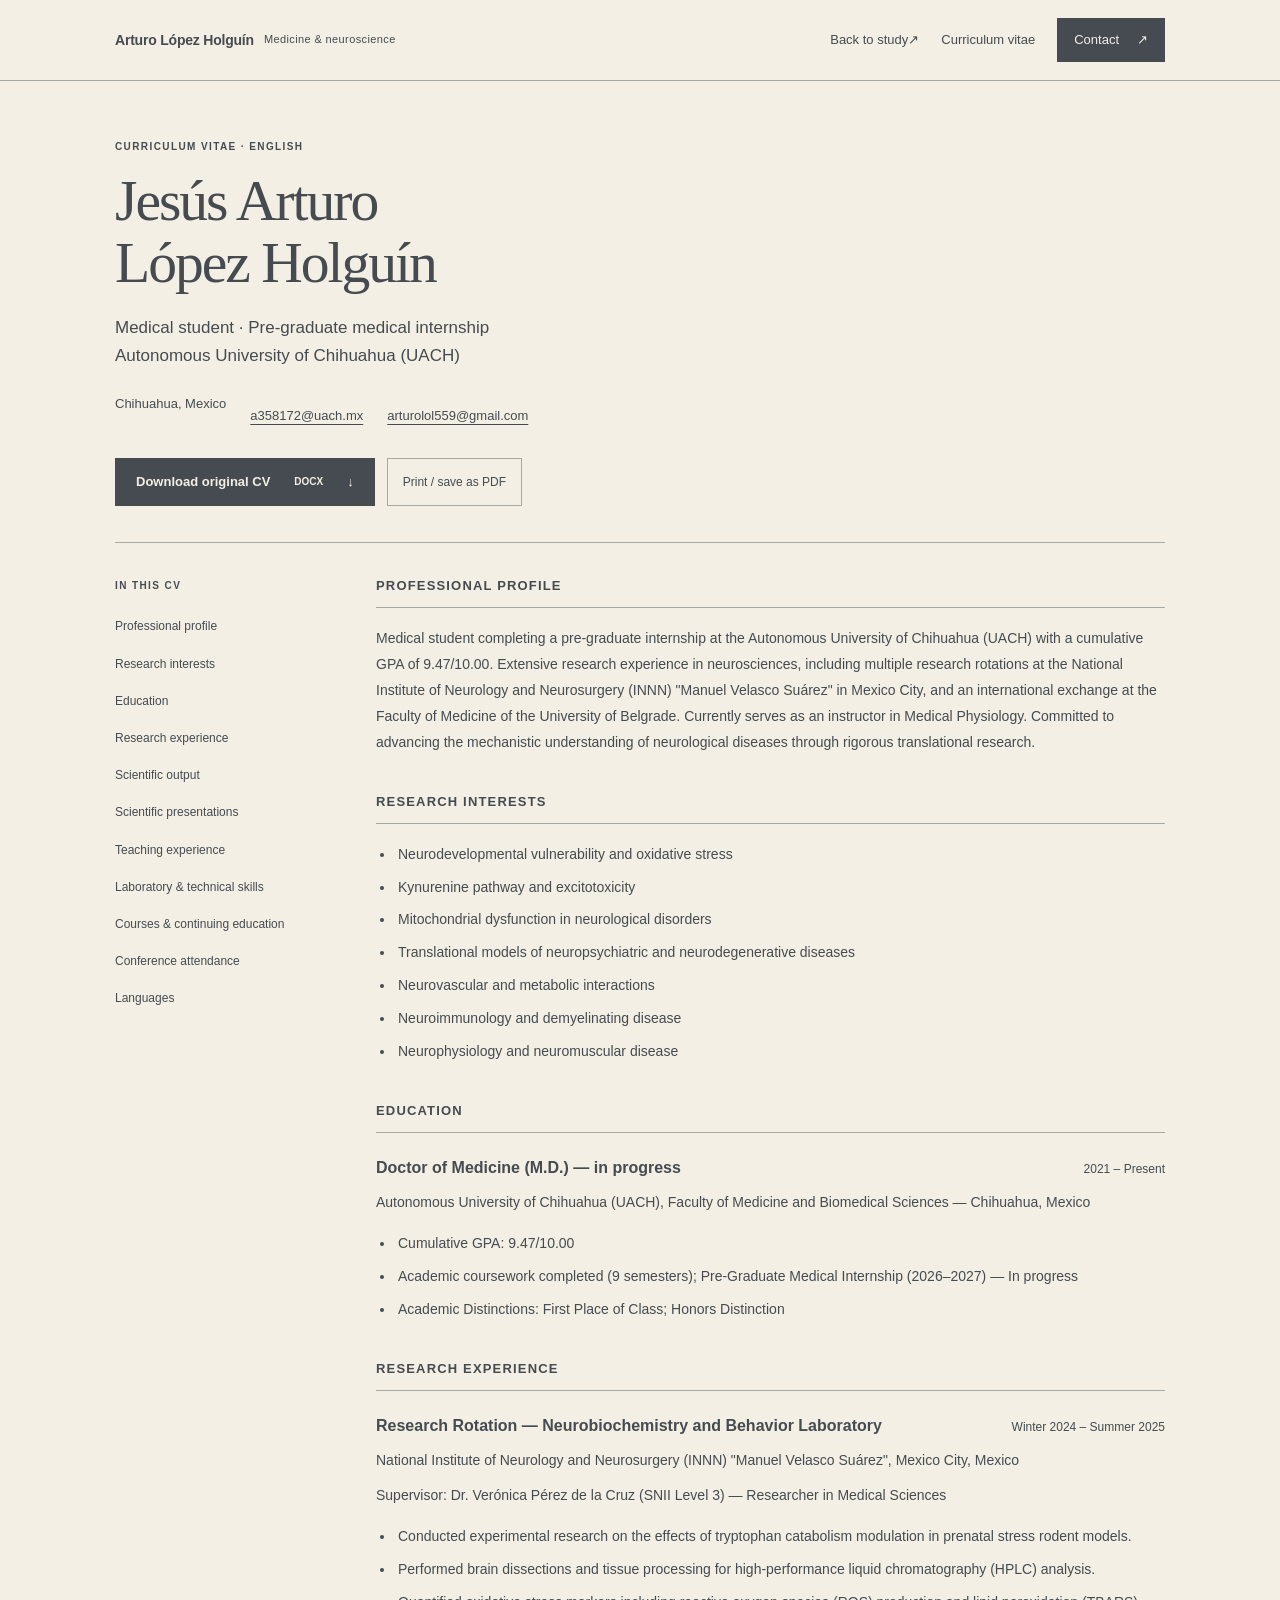
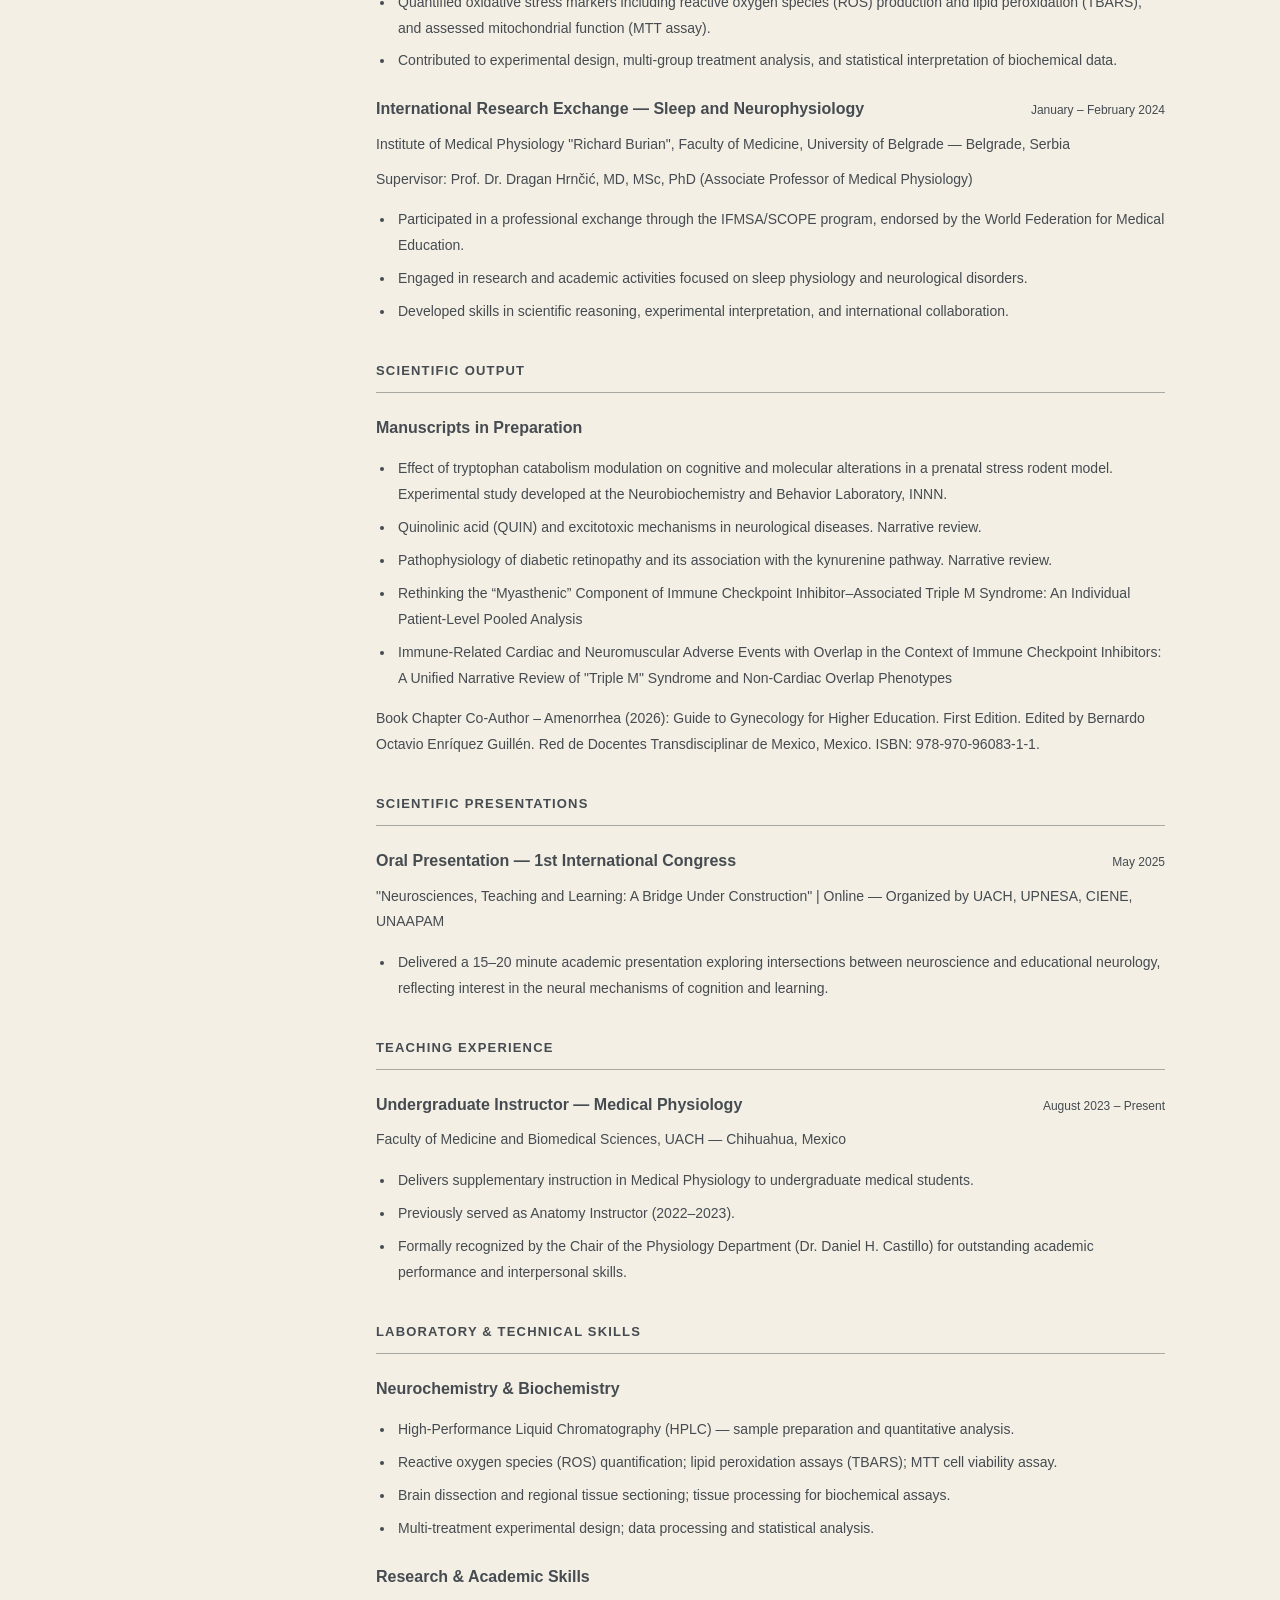
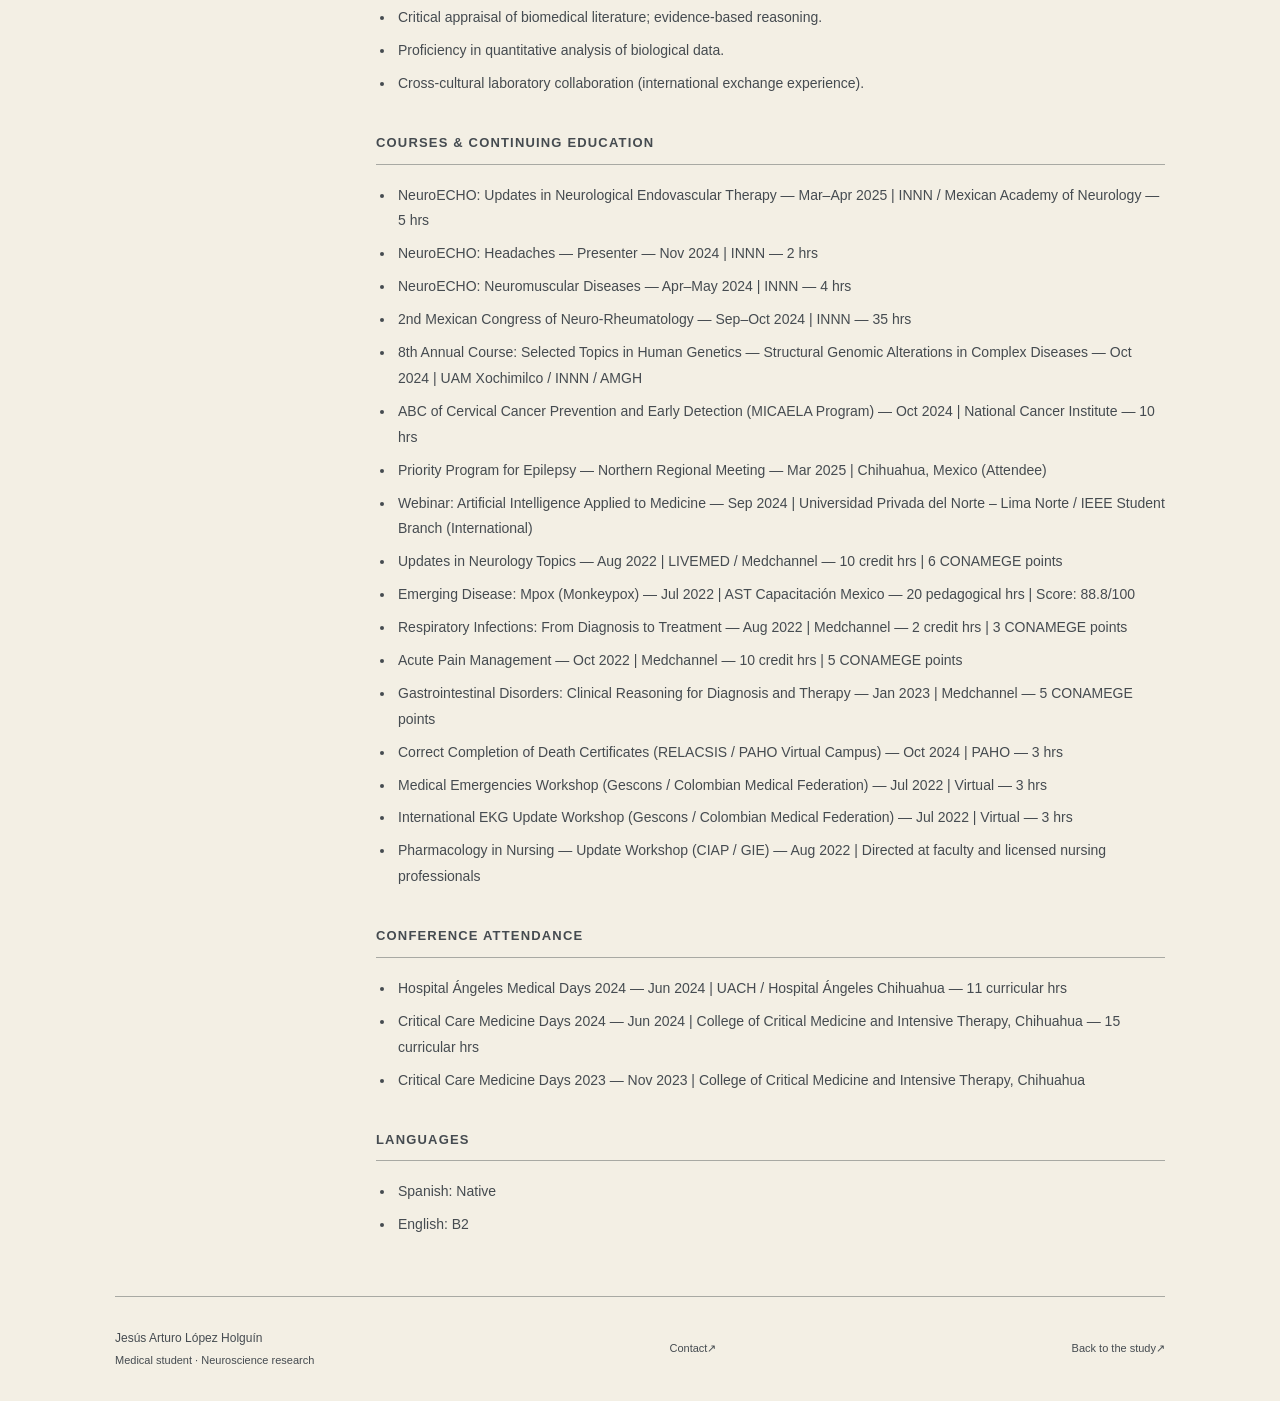
==== commit 8694f7d3: "feat: upgrade interactive biomedical anatomical illustrations" ====
--- a/cv.html
+++ b/cv.html
@@ -4,9 +4,9 @@
   <meta charset="utf-8">
   <meta name="viewport" content="width=device-width, initial-scale=1">
   <meta name="description" content="Curriculum vitae of Jesús Arturo López Holguín. Medical training, neuroscience research, teaching and scientific work at UACH, INNN and the University of Belgrade.">
-  <meta name="theme-color" content="#f6f8fb">
+  <meta name="theme-color" content="#F3EFE4">
   <title>Curriculum Vitae | Jesús Arturo López Holguín</title>
-  <link rel="stylesheet" href="style.css">
+  <link rel="stylesheet" href="style.css?v=20261015-palette">
   <script src="cv.js" defer></script>
 </head>
 <body class="cv-page">
--- a/style.css
+++ b/style.css
@@ -1,28 +1,36 @@
 :root {
   color-scheme: light;
-  --background: #f6f8fb;
-  --surface: #ffffff;
-  --surface-secondary: #edf2f7;
-  --text: #142b43;
-  --muted: #53657a;
-  --accent: #1c5c78;
-  --border: #d6dfe8;
-  --accent-soft: #e1edf3;
-  --player-background: #10263e;
+  --ivory: #F3EFE4;
+  --warm-white: #FAF8F2;
+  --sand: #E5D8BE;
+  --orange: #E88A38;
+  --blue: #6D9FC3;
+  --slate: #454B50;
+  --gray: #A8A9A3;
+  --background: var(--ivory);
+  --surface: var(--warm-white);
+  --surface-secondary: var(--sand);
+  --text: var(--slate);
+  --muted: var(--slate);
+  --accent: var(--slate);
+  --border: var(--gray);
+  --accent-soft: var(--sand);
+  --active-border: var(--orange);
+  --player-background: var(--slate);
   --serif: Georgia, 'Times New Roman', serif;
   --sans: Inter, 'IBM Plex Sans', -apple-system, BlinkMacSystemFont, 'Segoe UI', sans-serif;
 }
 body.dark {
   color-scheme: dark;
-  --background: #0d1827;
-  --surface: #142235;
-  --surface-secondary: #1b2c40;
-  --text: #eef4fa;
-  --muted: #b2c1d2;
-  --accent: #8cc5df;
-  --border: #35485d;
-  --accent-soft: #213e52;
-  --player-background: #0a1421;
+  --background: var(--slate);
+  --surface: var(--slate);
+  --surface-secondary: var(--slate);
+  --text: var(--warm-white);
+  --muted: var(--ivory);
+  --accent: var(--warm-white);
+  --border: var(--gray);
+  --accent-soft: var(--slate);
+  --player-background: var(--slate);
 }
 * { box-sizing: border-box; }
 html { scroll-behavior: smooth; scroll-padding-top: 90px; }
@@ -43,7 +51,7 @@
 .site-header { border-bottom: 1px solid var(--border); background: var(--background); position: sticky; top: 0; z-index: 10; }
 .header-inner { min-height: 72px; display: flex; align-items: center; gap: 28px; }
 .brand { display: inline-flex; align-items: center; gap: 10px; font-size: 13px; font-weight: 650; letter-spacing: -.015em; text-decoration: none; }
-.neural-mark { width: 33px; height: 33px; color: var(--accent); }
+.neural-mark { width: 33px; height: 33px; color: var(--blue); }
 .brand-secondary { color: var(--muted); font-weight: 400; }
 .top-nav { margin-left: auto; display: flex; gap: 26px; }
 .top-nav a { display: inline-flex; min-height: 44px; align-items: center; text-decoration: none; font-size: 12px; color: var(--muted); }
@@ -74,13 +82,13 @@
 .media-column { min-width: 0; padding: 17px 17px 0; }
 .video-frame { aspect-ratio: 16 / 9; background: var(--player-background); position: relative; overflow: hidden; }
 .video-frame iframe, #youtube-player { width: 100%; height: 100%; position: absolute; inset: 0; border: 0; }
-.video-placeholder { position: absolute; inset: 0; display: flex; align-items: center; justify-content: center; flex-direction: column; padding: 20px; text-align: center; background: var(--player-background); color: #eef4fa; gap: 10px; }
-.video-placeholder .eyebrow { color: #b2cddd; font-size: 9px; }
-.placeholder-play { display: grid; place-items: center; width: 55px; height: 55px; border: 1px solid #7ba4bd; border-radius: 50%; font-size: 30px; margin-top: 10px; line-height: 1; padding-left: 4px; }
+.video-placeholder { position: absolute; inset: 0; display: flex; align-items: center; justify-content: center; flex-direction: column; padding: 20px; text-align: center; background: var(--player-background); color: var(--warm-white); gap: 10px; }
+.video-placeholder .eyebrow { color: var(--sand); font-size: 9px; }
+.placeholder-play { display: grid; place-items: center; width: 55px; height: 55px; border: 1px solid var(--blue); border-radius: 50%; font-size: 30px; margin-top: 10px; line-height: 1; padding-left: 4px; }
 .video-placeholder p { margin: 5px 0 0; font-family: var(--serif); font-size: 21px; }
-.video-placeholder-note { font-size: 10px; color: #b2cddd; }
-.placeholder-link { font-size: 11px; color: #eef4fa; min-height: 44px; display: inline-flex; align-items: center; gap: 8px; }
-.placeholder-link:hover { color: #ffffff; }
+.video-placeholder-note { font-size: 10px; color: var(--sand); }
+.placeholder-link { font-size: 11px; color: var(--warm-white); min-height: 44px; display: inline-flex; align-items: center; gap: 8px; }
+.placeholder-link:hover { color: var(--warm-white); }
 .video-toolbar { min-height: 53px; display: flex; gap: 8px; align-items: center; justify-content: space-between; border-bottom: 1px solid var(--border); font-size: 10px; }
 .playback-info { display: flex; align-items: center; gap: 10px; color: var(--muted); }
 .play-button { display: flex; gap: 7px; align-items: center; border: 0; background: transparent; color: var(--accent); padding: 5px 0; min-height: 44px; font-size: 11px; }
@@ -120,10 +128,10 @@
 .method-step > span { color: var(--accent); font-size: 10px; }
 .method-step strong { font-weight: 600; display: block; }
 .method-step p { margin: 3px 0 0; color: var(--muted); }
-.figure-button { display: block; width: 100%; padding: 10px; background: #fff; border: 1px solid var(--border); margin: 0 0 15px; position: relative; }
+.figure-button { display: block; width: 100%; padding: 10px; background: var(--warm-white); border: 1px solid var(--border); margin: 0 0 15px; position: relative; }
 .figure-button:hover { border-color: var(--accent); }
 .figure-button img { width: 100%; height: 250px; object-fit: contain; display: block; }
-.figure-expand { display: block; text-align: right; color: #1c5c78; font-size: 9px; margin-top: 6px; }
+.figure-expand { display: block; text-align: right; color: var(--slate); font-size: 9px; margin-top: 6px; }
 .figure-fallback { min-height: 150px; border: 1px dashed var(--border); background: var(--surface); padding: 18px; display: flex; align-items: center; justify-content: center; text-align: center; flex-direction: column; gap: 9px; margin-bottom: 17px; }
 .figure-fallback strong { font-family: var(--serif); font-size: 19px; font-weight: 400; }
 .figure-fallback p { margin: 0; color: var(--muted); font-size: 10px; }
@@ -149,7 +157,7 @@
 .chapter { flex: 1 0 0; border: 1px solid transparent; border-left: 1px solid var(--border); background: transparent; min-height: 59px; min-width: 95px; padding: 9px 9px; display: flex; flex-direction: column; align-items: flex-start; gap: 5px; text-align: left; }
 .chapter span { font-size: 9px; color: var(--muted); font-variant-numeric: tabular-nums; }
 .chapter strong { font-size: 10px; font-weight: 500; white-space: nowrap; }
-.chapter.is-active { background: var(--accent-soft); border-color: var(--accent-soft); color: var(--accent); }
+.chapter.is-active { background: var(--accent-soft); border-color: var(--active-border); color: var(--accent); }
 .chapter.is-active span { color: var(--accent); }
 .chapter:hover { background: var(--surface-secondary); }
 .timeline-area { border-top: 1px solid var(--border); margin-top: 10px; padding-top: 16px; }
@@ -199,12 +207,12 @@
 .site-footer p { display: flex; gap: 12px; }
 .site-footer a { display: inline-flex; align-items: center; min-height: 44px; text-decoration: none; }
 .figure-modal { width: min(1180px, calc(100% - 40px)); max-height: calc(100dvh - 40px); border: 1px solid var(--border); padding: 0; color: var(--text); background: var(--surface); }
-.figure-modal::backdrop { background: rgba(30, 24, 19, .78); }
+.figure-modal::backdrop { background: rgba(69, 75, 80, .78); }
 .modal-shell { padding: 24px; }
 .modal-header { display: flex; align-items: center; justify-content: space-between; gap: 20px; margin-bottom: 20px; }
 .modal-header h2 { margin-top: 7px; font-family: var(--serif); font-size: 26px; font-weight: 400; }
 .modal-close { width: 44px; height: 44px; flex-shrink: 0; background: var(--surface-secondary); border: 1px solid var(--border); font-size: 28px; line-height: 1; }
-.modal-visual { background: #fff; min-height: 120px; }
+.modal-visual { background: var(--warm-white); min-height: 120px; }
 .modal-visual img { width: 100%; max-height: calc(100dvh - 240px); object-fit: contain; display: block; }
 .modal-description { margin: 16px 0 0; font-size: 11px; color: var(--muted); }
 .toast { position: fixed; bottom: 24px; left: 50%; transform: translate(-50%, 20px); opacity: 0; max-width: calc(100% - 32px); background: var(--text); color: var(--background); font-size: 12px; padding: 13px 22px; z-index: 30; pointer-events: none; transition: opacity 250ms, transform 250ms; }
@@ -358,7 +366,7 @@
 .top-nav a { font-size: 13px; white-space: nowrap; }
 .top-nav .profile-nav { color: var(--text); font-weight: 650; }
 .top-nav .contact-nav { padding: 0 17px; background: var(--text); color: var(--background); gap: 18px; }
-.top-nav .contact-nav:hover { background: var(--accent); color: var(--surface); }
+.top-nav .contact-nav:hover { background: var(--sand); color: var(--slate); }
 .theme-button { padding-left: 18px; }
 .hero { grid-template-columns: minmax(0, 1.75fr) minmax(300px, 1fr); gap: 44px 64px; padding: 62px 0 30px; }
 .meeting-link { text-decoration: none; width: fit-content; }
@@ -370,19 +378,21 @@
 .hero-actions { display: flex; flex-wrap: wrap; gap: 14px 24px; margin-top: 30px; align-items: center; }
 .primary-button, .text-button { display: inline-flex; align-items: center; justify-content: space-between; gap: 24px; min-height: 48px; padding: 12px 20px; font-size: 13px; text-decoration: none; font-weight: 550; }
 .primary-button { background: var(--text); color: var(--background); border: 1px solid var(--text); }
-.primary-button:hover { background: var(--accent); border-color: var(--accent); color: var(--surface); }
+.primary-button:hover { background: var(--sand); border-color: var(--orange); color: var(--slate); }
 .primary-button .file-type { color: inherit; }
+.primary-button.experience-button { background: var(--sand); border-color: var(--orange); color: var(--slate); }
+.primary-button.experience-button:hover { background: var(--warm-white); border-color: var(--blue); color: var(--slate); }
 .text-button { padding-inline: 0; color: var(--accent); }
 .text-button:hover { text-decoration: underline; }
-.study-framework { background: #122e4b; color: #f2f6fa; align-self: center; padding: 32px; border-top: 3px solid #7db5ce; }
-.study-framework .eyebrow { color: #a5cddd; font-size: 10px; }
+.study-framework { background: var(--slate); color: var(--warm-white); align-self: center; padding: 32px; border-top: 3px solid var(--blue); }
+.study-framework .eyebrow { color: var(--sand); font-size: 10px; }
 .study-framework h2 { font-family: var(--serif); font-weight: 400; font-size: 28px; letter-spacing: -.02em; line-height: 1.25; margin-top: 17px; }
 .framework-list { list-style: none; padding: 0; margin: 27px 0 0; }
-.framework-list li { display: grid; grid-template-columns: 24px 1fr 16px; gap: 14px; align-items: center; padding: 16px 0; border-top: 1px solid #38526b; }
-.framework-list li > span { font-size: 11px; color: #a5cddd; }
+.framework-list li { display: grid; grid-template-columns: 24px 1fr 16px; gap: 14px; align-items: center; padding: 16px 0; border-top: 1px solid var(--gray); }
+.framework-list li > span { font-size: 11px; color: var(--sand); }
 .framework-list strong { font-size: 14px; font-weight: 550; }
-.framework-list p { margin: 3px 0 0; color: #b9cad8; font-size: 12px; }
-.framework-footnote { font-size: 11px; line-height: 1.8; color: #b9cad8; border-top: 1px solid #38526b; padding-top: 18px; margin: 0; }
+.framework-list p { margin: 3px 0 0; color: var(--ivory); font-size: 12px; }
+.framework-footnote { font-size: 11px; line-height: 1.8; color: var(--ivory); border-top: 1px solid var(--gray); padding-top: 18px; margin: 0; }
 .affiliations { grid-column: 1 / -1; display: grid; grid-template-columns: 1fr 1fr; border: 0; border-top: 1px solid var(--border); padding: 24px 0 0; gap: 40px; font-size: 11px; }
 .affiliations p { margin: 0; gap: 16px; }
 .affiliations strong { color: var(--text); font-weight: 550; }
@@ -432,14 +442,14 @@
 .cv-card .primary-button { width: 100%; }
 .download-link { display: flex; flex-wrap: wrap; align-items: center; gap: 8px; justify-content: space-between; min-height: 52px; text-decoration: none; font-size: 12px; color: var(--accent); padding-top: 10px; }
 .file-type { color: var(--muted); font-size: 10px; }
-.contact-section { display: grid; grid-template-columns: 1fr 1fr; gap: 48px; align-items: center; background: #122e4b; color: #f2f6fa; padding: 38px 42px; margin-top: 54px; }
-.contact-copy .eyebrow { color: #a5cddd; }
+.contact-section { display: grid; grid-template-columns: 1fr 1fr; gap: 48px; align-items: center; background: var(--slate); color: var(--warm-white); padding: 38px 42px; margin-top: 54px; }
+.contact-copy .eyebrow { color: var(--sand); }
 .contact-copy h2 { font-family: var(--serif); font-weight: 400; font-size: 38px; margin: 11px 0; }
-.contact-copy > p:last-child { font-size: 13px; color: #b9cad8; margin: 0; max-width: 350px; }
-.contact-details a { color: #f2f6fa; overflow-wrap: anywhere; }
-.contact-details a:hover { color: #a5cddd; }
-.contact-email { display: flex; align-items: center; justify-content: space-between; gap: 12px; font-size: clamp(18px, 2.2vw, 29px); text-decoration: none; border-bottom: 1px solid #63839d; padding-block: 10px; }
-.contact-details p { color: #b9cad8; font-size: 11px; margin-top: 8px; }
+.contact-copy > p:last-child { font-size: 13px; color: var(--ivory); margin: 0; max-width: 350px; }
+.contact-details a { color: var(--warm-white); overflow-wrap: anywhere; }
+.contact-details a:hover { color: var(--warm-white); }
+.contact-email { display: flex; align-items: center; justify-content: space-between; gap: 12px; font-size: clamp(18px, 2.2vw, 29px); text-decoration: none; border-bottom: 1px solid var(--blue); padding-block: 10px; }
+.contact-details p { color: var(--ivory); font-size: 11px; margin-top: 8px; }
 .secondary-email { display: inline-block; min-height: 44px; font-size: 12px; padding-top: 12px; text-decoration: none; }
 .site-footer { font-size: 11px; }
 
@@ -563,7 +573,7 @@
 }
 @media print {
   .hero-actions, .cv-nav, .cv-actions, .download-link, .cv-card .primary-button { display: none; }
-  .study-framework, .contact-section { background: #fff; color: #111; border: 1px solid #aaa; }
+  .study-framework, .contact-section { background: var(--warm-white); color: #111; border: 1px solid #aaa; }
   .study-framework p, .study-framework .eyebrow, .contact-section p, .contact-section a { color: #333; }
   .profile-layout { grid-template-columns: 1fr; gap: 20px; }
   .cv-card { break-inside: avoid; }
